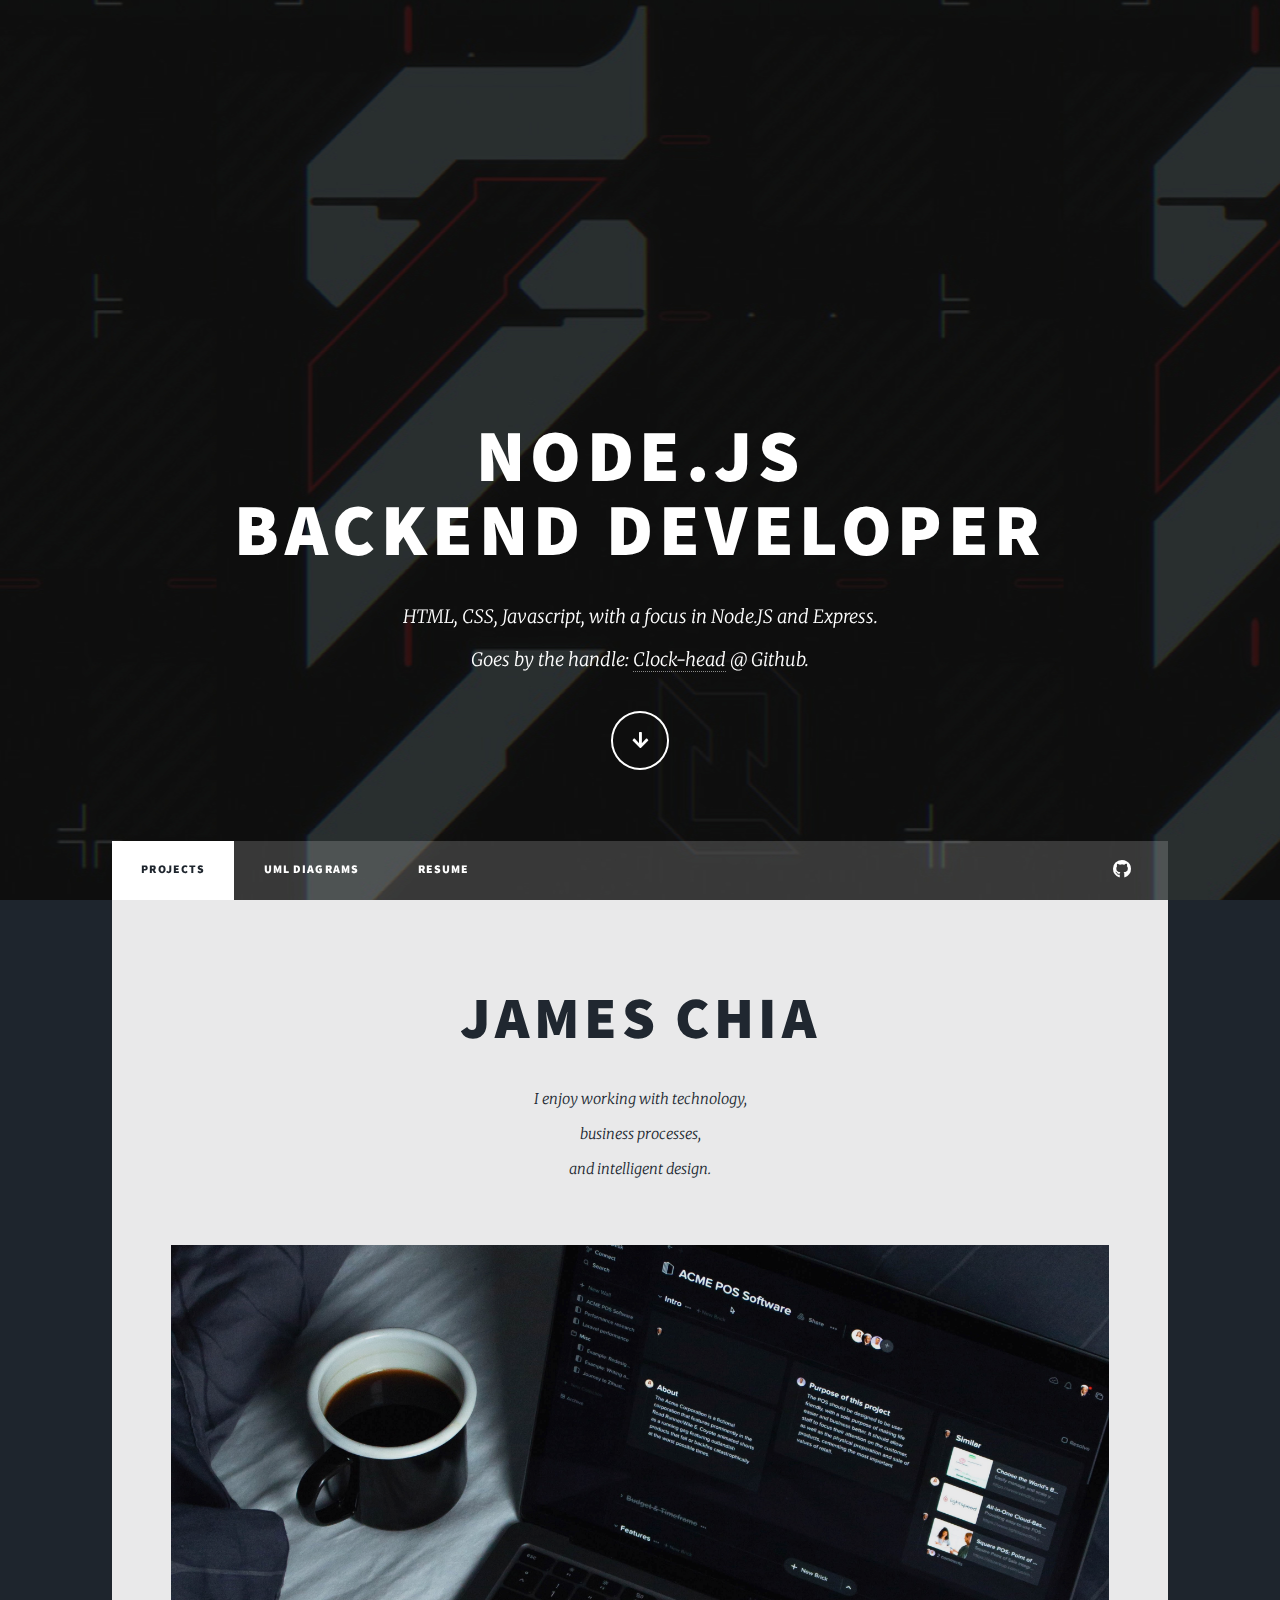
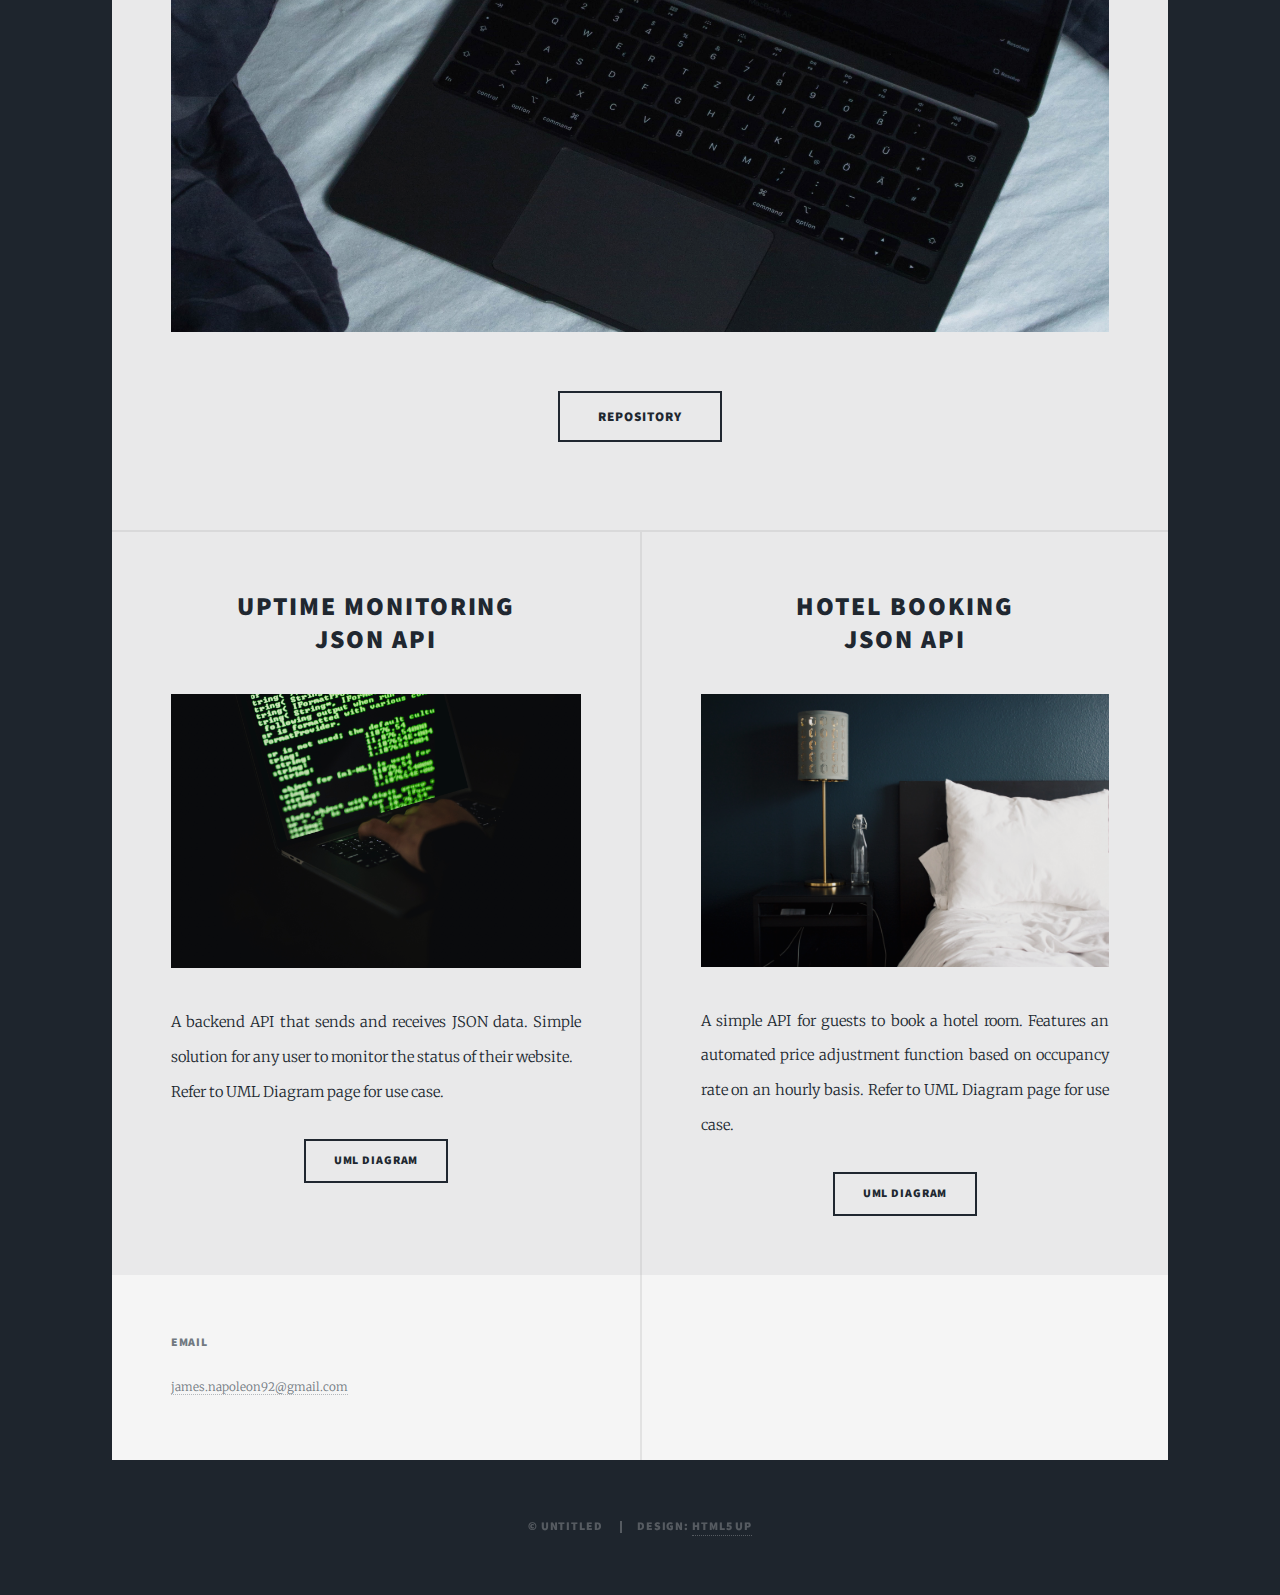
==== index.html @ 9d60381d "First Commit" ====
<!DOCTYPE HTML>
<!--
	Massively by HTML5 UP
	html5up.net | @ajlkn
	Free for personal and commercial use under the CCA 3.0 license (html5up.net/license)
-->
<html>
	<head>
		<title>NODE.JS Backend Developer</title>
		<meta charset="utf-8" />
		<meta name="viewport" content="width=device-width, initial-scale=1, user-scalable=no" />
		<link rel="stylesheet" href="assets/css/main.css" />
		<noscript><link rel="stylesheet" href="assets/css/noscript.css" /></noscript>
	</head>
	<body class="is-preload">

		<!-- Wrapper -->
			<div id="wrapper" class="fade-in">

				<!-- Intro -->
					<div id="intro">
						<h1>NODE.JS<br />
						Backend Developer</h1>
						<p>HTML, CSS, Javascript, with a focus in Node.JS and Express. <br /> Goes by the handle:
						<a href="https://github.com/Clock-head">Clock-head</a> @ Github.</p>
						<ul class="actions">
							<li><a href="#header" class="button icon solid solo fa-arrow-down scrolly">Continue</a></li>
						</ul>
					</div>

				<!-- Header -->
					<header id="header">
						<a href="https://github.com/Clock-head" class="logo">Github</a>
					</header>

				<!-- Nav -->
					<nav id="nav">
						<ul class="links">
							<li class="active"><a href="index.html">Projects</a></li>
							<li><a href="elements.html">UML Diagrams</a></li>
							<li><a href="resume.html">Resume</a></li>
						</ul>
						<ul class="icons">
							
							<li><a href="https://github.com/Clock-head" class="icon brands fa-github"><span class="label">GitHub</span></a></li>
						</ul>
					</nav>

				<!-- Main -->
					<div id="main">

						<!-- Featured Post -->
							<article class="post featured">
								<header class="major">
									
									<h2><a href="#">James Chia </a></h2>
									<p>I enjoy working with technology,
										<br />
									business processes,<br />
									and intelligent design.</p>
								</header>
								<a href="https://github.com/Clock-head" class="image main"><img src="images/pic10.jpg" alt="" /></a>
								<ul class="actions special">
									<li><a href="https://github.com/Clock-head" class="button large">Repository</a></li>
								</ul>
							</article>

						<!-- Posts -->
							<section class="posts">
								<article>
									<header>
										
										<h2><a href="https://github.com/Clock-head/uptime-monitoring-app">Uptime Monitoring<br />
										JSON API</a></h2>
									</header>
									<a href="https://github.com/Clock-head/uptime-monitoring-app" class="image fit"><img src="images/pic13.jpg" alt="" /></a>
									<p>A backend API that sends and receives JSON data. Simple solution for any user to monitor the status of their website.
										<br>
										Refer to UML Diagram page for use case.
									</p>
									<ul class="actions special">
										<li><a href="elements.html" class="button">UML Diagram</a></li>
									</ul>
								</article>
								<article>
									<header>
										
										<h2><a href="https://github.com/Clock-head/hotel-booking-app"> Hotel Booking <br />
										JSON API</a></h2>
									</header>
									<a href="" class="image fit"><img src="images/pic12.jpg" alt="" /></a>
									<p>A simple API for guests to book a hotel room. Features an automated price adjustment function based on occupancy rate on an hourly basis.
									Refer to UML Diagram page for use case. </p>
									<ul class="actions special">
										<li><a href="elements.html" class="button">UML Diagram</a></li>
									</ul>
								</article>
								
							</section>

				<!-- Footer -->

				

			</div>

			<footer id="footer">
				<section>
			
					<section>
						<h3>Email</h3>
						<p><a href="#">james.napoleon92@gmail.com</a></p>
					</section>
			
				</section>
				<section class="split contact">
			
				</section>
			</footer>
			
			
			<!-- Copyright -->
			<div id="copyright">
				<ul>
					<li>&copy; Untitled</li>
					<li>Design: <a href="https://html5up.net">HTML5 UP</a></li>
				</ul>
			</div>

			</div>

		<!-- Scripts -->
			<script src="assets/js/jquery.min.js"></script>
			<script src="assets/js/jquery.scrollex.min.js"></script>
			<script src="assets/js/jquery.scrolly.min.js"></script>
			<script src="assets/js/browser.min.js"></script>
			<script src="assets/js/breakpoints.min.js"></script>
			<script src="assets/js/util.js"></script>
			<script src="assets/js/main.js"></script>

	</body>
</html>
---- assets/css/main.css ----
@import url(fontawesome-all.min.css);
@import url("https://fonts.googleapis.com/css?family=Merriweather:300,700,300italic,700italic|Source+Sans+Pro:900");

/*
	Massively by HTML5 UP
	html5up.net | @ajlkn
	Free for personal and commercial use under the CCA 3.0 license (html5up.net/license)
*/

html,
body,
div,
span,
applet,
object,
iframe,
h1,
h2,
h3,
h4,
h5,
h6,
p,
blockquote,
pre,
a,
abbr,
acronym,
address,
big,
cite,
code,
del,
dfn,
em,
img,
ins,
kbd,
q,
s,
samp,
small,
strike,
strong,
sub,
sup,
tt,
var,
b,
u,
i,
center,
dl,
dt,
dd,
ol,
ul,
li,
fieldset,
form,
label,
legend,
table,
caption,
tbody,
tfoot,
thead,
tr,
th,
td,
article,
aside,
canvas,
details,
embed,
figure,
figcaption,
footer,
header,
hgroup,
menu,
nav,
output,
ruby,
section,
summary,
time,
mark,
audio,
video {
  margin: 0;
  padding: 0;
  border: 0;
  font-size: 100%;
  font: inherit;
  vertical-align: baseline;
}

article,
aside,
details,
figcaption,
figure,
footer,
header,
hgroup,
menu,
nav,
section {
  display: block;
}

article.resume {
  margin-bottom: 150px;
}

body {
  line-height: 1;
}

ol,
ul {
  list-style: none;
}

blockquote,
q {
  quotes: none;
}

blockquote:before,
blockquote:after,
q:before,
q:after {
  content: "";
  content: none;
}

table {
  border-collapse: collapse;
  border-spacing: 0;
}

body {
  -webkit-text-size-adjust: none;
}

mark {
  background-color: transparent;
  color: inherit;
}

input::-moz-focus-inner {
  border: 0;
  padding: 0;
}

input,
select,
textarea {
  -moz-appearance: none;
  -webkit-appearance: none;
  -ms-appearance: none;
  appearance: none;
}

/* Basic */

@-ms-viewport {
  width: device-width;
}

body {
  -ms-overflow-style: scrollbar;
}

@media screen and (max-width: 480px) {
  html,
  body {
    min-width: 320px;
  }
}

html {
  box-sizing: border-box;
}

*,
*:before,
*:after {
  box-sizing: inherit;
}

body {
  background-color: #1e252d;
}

body.is-preload *,
body.is-preload *:before,
body.is-preload *:after {
  -moz-animation: none !important;
  -webkit-animation: none !important;
  -ms-animation: none !important;
  animation: none !important;
  -moz-transition: none !important;
  -webkit-transition: none !important;
  -ms-transition: none !important;
  transition: none !important;
}

/* Type */

html {
  font-size: 16pt;
}

@media screen and (max-width: 1680px) {
  html {
    font-size: 12pt;
  }
}

@media screen and (max-width: 1280px) {
  html {
    font-size: 11pt;
  }
}

@media screen and (max-width: 360px) {
  html {
    font-size: 10pt;
  }
}

body {
  color: #212931;
}

body,
input,
select,
textarea {
  font-family: "Merriweather", Georgia, serif;
  font-weight: 300;
  font-size: 1rem;
  line-height: 2.375;
}

a {
  -moz-transition: color 0.2s ease-in-out, background-color 0.2s ease-in-out,
    border-color 0.2s ease-in-out, box-shadow 0.2s ease-in-out;
  -webkit-transition: color 0.2s ease-in-out, background-color 0.2s ease-in-out,
    border-color 0.2s ease-in-out, box-shadow 0.2s ease-in-out;
  -ms-transition: color 0.2s ease-in-out, background-color 0.2s ease-in-out,
    border-color 0.2s ease-in-out, box-shadow 0.2s ease-in-out;
  transition: color 0.2s ease-in-out, background-color 0.2s ease-in-out,
    border-color 0.2s ease-in-out, box-shadow 0.2s ease-in-out;
  border-bottom: dotted 1px;
  text-decoration: none;
}

a:hover {
  border-bottom-color: transparent;
}

strong,
b {
  font-weight: 600;
}

em,
i {
  font-style: italic;
}

p {
  text-align: justify;
  margin: 0 0 2rem 0;
}

p.resume1 {
  font-size: 25px;
  margin-left: 200px;
  margin-bottom: 0px;
}

p.resume2 {
  margin-left: 200px;
  margin-right: 150px;

  font-size: 20px;
}

h1,
h2,
h3,
h4,
h5,
h6 {
  font-family: "Source Sans Pro", Helvetica, sans-serif;
  font-weight: 900;
  line-height: 1.5;
  letter-spacing: 0.075em;
  text-transform: uppercase;
  margin: 0 0 1rem 0;
}

h1 a,
h2 a,
h3 a,
h4 a,
h5 a,
h6 a {
  border-bottom: 0;
  color: inherit;
  text-decoration: none;
}

h1 {
  font-size: 4rem;
  line-height: 1.1;
  margin: 0 0 2rem 0;
}

h2 {
  font-size: 1.75rem;
  line-height: 1.3;
  margin: 0 0 1.5rem 0;
}

h2.resume {
  margin-left: 200px;
  margin-bottom: 10px;
}

h3 {
  font-size: 1.25rem;
  margin: 0 0 1.5rem 0;
}

h4 {
  font-size: 1rem;
}

h5 {
  font-size: 0.9rem;
}

h6 {
  font-size: 0.8rem;
}

sub {
  font-size: 0.8rem;
  position: relative;
  top: 0.5rem;
}

sup {
  font-size: 0.8rem;
  position: relative;
  top: -0.5rem;
}

blockquote {
  border-left: solid 4px;
  font-style: italic;
  margin: 0 0 2rem 0;
  padding: 0.5rem 0 0.5rem 2rem;
}

code {
  border: solid 2px;
  font-family: "Courier New", monospace;
  font-size: 0.9rem;
  margin: 0 0.25rem;
  padding: 0.25rem 0.65rem;
}

pre {
  -webkit-overflow-scrolling: touch;
  font-family: "Courier New", monospace;
  font-size: 0.9rem;
  margin: 0 0 2rem 0;
}

pre code {
  display: block;
  line-height: 1.75;
  padding: 1rem 1.5rem;
  overflow-x: auto;
}

hr {
  border: 0;
  border-bottom: solid 2px;
  margin: 3rem 0;
}

hr.major {
  margin: 5rem 0;
}

.align-left {
  text-align: left;
}

.align-center {
  text-align: center;
}

.align-right {
  text-align: right;
}

input,
select,
textarea {
  color: #212931;
}

a {
  color: #212931;
  border-bottom-color: rgba(33, 41, 49, 0.5);
}

a:hover {
  border-bottom-color: transparent;
  color: #18bfef !important;
}

strong,
b {
  color: #212931;
}

h1,
h2,
h3,
h4,
h5,
h6 {
  color: #212931;
}

blockquote {
  border-left-color: #eeeeee;
}

code {
  background: rgba(220, 220, 220, 0.25);
  border-color: #eeeeee;
}

hr {
  border-bottom-color: #eeeeee;
}

/* Row */

.row {
  display: flex;
  flex-wrap: wrap;
  box-sizing: border-box;
  align-items: stretch;
}

.row > * {
  box-sizing: border-box;
}

.row.gtr-uniform > * > :last-child {
  margin-bottom: 0;
}

.row.aln-left {
  justify-content: flex-start;
}

.row.aln-center {
  justify-content: center;
}

.row.aln-right {
  justify-content: flex-end;
}

.row.aln-top {
  align-items: flex-start;
}

.row.aln-middle {
  align-items: center;
}

.row.aln-bottom {
  align-items: flex-end;
}

.row > .imp {
  order: -1;
}

.row > .col-1 {
  width: 8.33333%;
}

.row > .off-1 {
  margin-left: 8.33333%;
}

.row > .col-2 {
  width: 16.66667%;
}

.row > .off-2 {
  margin-left: 16.66667%;
}

.row > .col-3 {
  width: 25%;
}

.row > .off-3 {
  margin-left: 25%;
}

.row > .col-4 {
  width: 33.33333%;
}

.row > .off-4 {
  margin-left: 33.33333%;
}

.row > .col-5 {
  width: 41.66667%;
}

.row > .off-5 {
  margin-left: 41.66667%;
}

.row > .col-6 {
  width: 50%;
}

.row > .off-6 {
  margin-left: 50%;
}

.row > .col-7 {
  width: 58.33333%;
}

.row > .off-7 {
  margin-left: 58.33333%;
}

.row > .col-8 {
  width: 66.66667%;
}

.row > .off-8 {
  margin-left: 66.66667%;
}

.row > .col-9 {
  width: 75%;
}

.row > .off-9 {
  margin-left: 75%;
}

.row > .col-10 {
  width: 83.33333%;
}

.row > .off-10 {
  margin-left: 83.33333%;
}

.row > .col-11 {
  width: 91.66667%;
}

.row > .off-11 {
  margin-left: 91.66667%;
}

.row > .col-12 {
  width: 100%;
}

.row > .off-12 {
  margin-left: 100%;
}

.row.gtr-0 {
  margin-top: 0;
  margin-left: 0rem;
}

.row.gtr-0 > * {
  padding: 0 0 0 0rem;
}

.row.gtr-0.gtr-uniform {
  margin-top: 0rem;
}

.row.gtr-0.gtr-uniform > * {
  padding-top: 0rem;
}

.row.gtr-25 {
  margin-top: 0;
  margin-left: -0.375rem;
}

.row.gtr-25 > * {
  padding: 0 0 0 0.375rem;
}

.row.gtr-25.gtr-uniform {
  margin-top: -0.375rem;
}

.row.gtr-25.gtr-uniform > * {
  padding-top: 0.375rem;
}

.row.gtr-50 {
  margin-top: 0;
  margin-left: -0.75rem;
}

.row.gtr-50 > * {
  padding: 0 0 0 0.75rem;
}

.row.gtr-50.gtr-uniform {
  margin-top: -0.75rem;
}

.row.gtr-50.gtr-uniform > * {
  padding-top: 0.75rem;
}

.row {
  margin-top: 0;
  margin-left: -1.5rem;
}

.row > * {
  padding: 0 0 0 1.5rem;
}

.row.gtr-uniform {
  margin-top: -1.5rem;
}

.row.gtr-uniform > * {
  padding-top: 1.5rem;
}

.row.gtr-150 {
  margin-top: 0;
  margin-left: -2.25rem;
}

.row.gtr-150 > * {
  padding: 0 0 0 2.25rem;
}

.row.gtr-150.gtr-uniform {
  margin-top: -2.25rem;
}

.row.gtr-150.gtr-uniform > * {
  padding-top: 2.25rem;
}

.row.gtr-200 {
  margin-top: 0;
  margin-left: -3rem;
}

.row.gtr-200 > * {
  padding: 0 0 0 3rem;
}

.row.gtr-200.gtr-uniform {
  margin-top: -3rem;
}

.row.gtr-200.gtr-uniform > * {
  padding-top: 3rem;
}

@media screen and (max-width: 1680px) {
  .row {
    display: flex;
    flex-wrap: wrap;
    box-sizing: border-box;
    align-items: stretch;
  }

  .row > * {
    box-sizing: border-box;
  }

  .row.gtr-uniform > * > :last-child {
    margin-bottom: 0;
  }

  .row.aln-left {
    justify-content: flex-start;
  }

  .row.aln-center {
    justify-content: center;
  }

  .row.aln-right {
    justify-content: flex-end;
  }

  .row.aln-top {
    align-items: flex-start;
  }

  .row.aln-middle {
    align-items: center;
  }

  .row.aln-bottom {
    align-items: flex-end;
  }

  .row > .imp-xlarge {
    order: -1;
  }

  .row > .col-1-xlarge {
    width: 8.33333%;
  }

  .row > .off-1-xlarge {
    margin-left: 8.33333%;
  }

  .row > .col-2-xlarge {
    width: 16.66667%;
  }

  .row > .off-2-xlarge {
    margin-left: 16.66667%;
  }

  .row > .col-3-xlarge {
    width: 25%;
  }

  .row > .off-3-xlarge {
    margin-left: 25%;
  }

  .row > .col-4-xlarge {
    width: 33.33333%;
  }

  .row > .off-4-xlarge {
    margin-left: 33.33333%;
  }

  .row > .col-5-xlarge {
    width: 41.66667%;
  }

  .row > .off-5-xlarge {
    margin-left: 41.66667%;
  }

  .row > .col-6-xlarge {
    width: 50%;
  }

  .row > .off-6-xlarge {
    margin-left: 50%;
  }

  .row > .col-7-xlarge {
    width: 58.33333%;
  }

  .row > .off-7-xlarge {
    margin-left: 58.33333%;
  }

  .row > .col-8-xlarge {
    width: 66.66667%;
  }

  .row > .off-8-xlarge {
    margin-left: 66.66667%;
  }

  .row > .col-9-xlarge {
    width: 75%;
  }

  .row > .off-9-xlarge {
    margin-left: 75%;
  }

  .row > .col-10-xlarge {
    width: 83.33333%;
  }

  .row > .off-10-xlarge {
    margin-left: 83.33333%;
  }

  .row > .col-11-xlarge {
    width: 91.66667%;
  }

  .row > .off-11-xlarge {
    margin-left: 91.66667%;
  }

  .row > .col-12-xlarge {
    width: 100%;
  }

  .row > .off-12-xlarge {
    margin-left: 100%;
  }

  .row.gtr-0 {
    margin-top: 0;
    margin-left: 0rem;
  }

  .row.gtr-0 > * {
    padding: 0 0 0 0rem;
  }

  .row.gtr-0.gtr-uniform {
    margin-top: 0rem;
  }

  .row.gtr-0.gtr-uniform > * {
    padding-top: 0rem;
  }

  .row.gtr-25 {
    margin-top: 0;
    margin-left: -0.375rem;
  }

  .row.gtr-25 > * {
    padding: 0 0 0 0.375rem;
  }

  .row.gtr-25.gtr-uniform {
    margin-top: -0.375rem;
  }

  .row.gtr-25.gtr-uniform > * {
    padding-top: 0.375rem;
  }

  .row.gtr-50 {
    margin-top: 0;
    margin-left: -0.75rem;
  }

  .row.gtr-50 > * {
    padding: 0 0 0 0.75rem;
  }

  .row.gtr-50.gtr-uniform {
    margin-top: -0.75rem;
  }

  .row.gtr-50.gtr-uniform > * {
    padding-top: 0.75rem;
  }

  .row {
    margin-top: 0;
    margin-left: -1.5rem;
  }

  .row > * {
    padding: 0 0 0 1.5rem;
  }

  .row.gtr-uniform {
    margin-top: -1.5rem;
  }

  .row.gtr-uniform > * {
    padding-top: 1.5rem;
  }

  .row.gtr-150 {
    margin-top: 0;
    margin-left: -2.25rem;
  }

  .row.gtr-150 > * {
    padding: 0 0 0 2.25rem;
  }

  .row.gtr-150.gtr-uniform {
    margin-top: -2.25rem;
  }

  .row.gtr-150.gtr-uniform > * {
    padding-top: 2.25rem;
  }

  .row.gtr-200 {
    margin-top: 0;
    margin-left: -3rem;
  }

  .row.gtr-200 > * {
    padding: 0 0 0 3rem;
  }

  .row.gtr-200.gtr-uniform {
    margin-top: -3rem;
  }

  .row.gtr-200.gtr-uniform > * {
    padding-top: 3rem;
  }
}

@media screen and (max-width: 1280px) {
  .row {
    display: flex;
    flex-wrap: wrap;
    box-sizing: border-box;
    align-items: stretch;
  }

  .row > * {
    box-sizing: border-box;
  }

  .row.gtr-uniform > * > :last-child {
    margin-bottom: 0;
  }

  .row.aln-left {
    justify-content: flex-start;
  }

  .row.aln-center {
    justify-content: center;
  }

  .row.aln-right {
    justify-content: flex-end;
  }

  .row.aln-top {
    align-items: flex-start;
  }

  .row.aln-middle {
    align-items: center;
  }

  .row.aln-bottom {
    align-items: flex-end;
  }

  .row > .imp-large {
    order: -1;
  }

  .row > .col-1-large {
    width: 8.33333%;
  }

  .row > .off-1-large {
    margin-left: 8.33333%;
  }

  .row > .col-2-large {
    width: 16.66667%;
  }

  .row > .off-2-large {
    margin-left: 16.66667%;
  }

  .row > .col-3-large {
    width: 25%;
  }

  .row > .off-3-large {
    margin-left: 25%;
  }

  .row > .col-4-large {
    width: 33.33333%;
  }

  .row > .off-4-large {
    margin-left: 33.33333%;
  }

  .row > .col-5-large {
    width: 41.66667%;
  }

  .row > .off-5-large {
    margin-left: 41.66667%;
  }

  .row > .col-6-large {
    width: 50%;
  }

  .row > .off-6-large {
    margin-left: 50%;
  }

  .row > .col-7-large {
    width: 58.33333%;
  }

  .row > .off-7-large {
    margin-left: 58.33333%;
  }

  .row > .col-8-large {
    width: 66.66667%;
  }

  .row > .off-8-large {
    margin-left: 66.66667%;
  }

  .row > .col-9-large {
    width: 75%;
  }

  .row > .off-9-large {
    margin-left: 75%;
  }

  .row > .col-10-large {
    width: 83.33333%;
  }

  .row > .off-10-large {
    margin-left: 83.33333%;
  }

  .row > .col-11-large {
    width: 91.66667%;
  }

  .row > .off-11-large {
    margin-left: 91.66667%;
  }

  .row > .col-12-large {
    width: 100%;
  }

  .row > .off-12-large {
    margin-left: 100%;
  }

  .row.gtr-0 {
    margin-top: 0;
    margin-left: 0rem;
  }

  .row.gtr-0 > * {
    padding: 0 0 0 0rem;
  }

  .row.gtr-0.gtr-uniform {
    margin-top: 0rem;
  }

  .row.gtr-0.gtr-uniform > * {
    padding-top: 0rem;
  }

  .row.gtr-25 {
    margin-top: 0;
    margin-left: -0.375rem;
  }

  .row.gtr-25 > * {
    padding: 0 0 0 0.375rem;
  }

  .row.gtr-25.gtr-uniform {
    margin-top: -0.375rem;
  }

  .row.gtr-25.gtr-uniform > * {
    padding-top: 0.375rem;
  }

  .row.gtr-50 {
    margin-top: 0;
    margin-left: -0.75rem;
  }

  .row.gtr-50 > * {
    padding: 0 0 0 0.75rem;
  }

  .row.gtr-50.gtr-uniform {
    margin-top: -0.75rem;
  }

  .row.gtr-50.gtr-uniform > * {
    padding-top: 0.75rem;
  }

  .row {
    margin-top: 0;
    margin-left: -1.5rem;
  }

  .row > * {
    padding: 0 0 0 1.5rem;
  }

  .row.gtr-uniform {
    margin-top: -1.5rem;
  }

  .row.gtr-uniform > * {
    padding-top: 1.5rem;
  }

  .row.gtr-150 {
    margin-top: 0;
    margin-left: -2.25rem;
  }

  .row.gtr-150 > * {
    padding: 0 0 0 2.25rem;
  }

  .row.gtr-150.gtr-uniform {
    margin-top: -2.25rem;
  }

  .row.gtr-150.gtr-uniform > * {
    padding-top: 2.25rem;
  }

  .row.gtr-200 {
    margin-top: 0;
    margin-left: -3rem;
  }

  .row.gtr-200 > * {
    padding: 0 0 0 3rem;
  }

  .row.gtr-200.gtr-uniform {
    margin-top: -3rem;
  }

  .row.gtr-200.gtr-uniform > * {
    padding-top: 3rem;
  }
}

@media screen and (max-width: 980px) {
  .row {
    display: flex;
    flex-wrap: wrap;
    box-sizing: border-box;
    align-items: stretch;
  }

  .row > * {
    box-sizing: border-box;
  }

  .row.gtr-uniform > * > :last-child {
    margin-bottom: 0;
  }

  .row.aln-left {
    justify-content: flex-start;
  }

  .row.aln-center {
    justify-content: center;
  }

  .row.aln-right {
    justify-content: flex-end;
  }

  .row.aln-top {
    align-items: flex-start;
  }

  .row.aln-middle {
    align-items: center;
  }

  .row.aln-bottom {
    align-items: flex-end;
  }

  .row > .imp-medium {
    order: -1;
  }

  .row > .col-1-medium {
    width: 8.33333%;
  }

  .row > .off-1-medium {
    margin-left: 8.33333%;
  }

  .row > .col-2-medium {
    width: 16.66667%;
  }

  .row > .off-2-medium {
    margin-left: 16.66667%;
  }

  .row > .col-3-medium {
    width: 25%;
  }

  .row > .off-3-medium {
    margin-left: 25%;
  }

  .row > .col-4-medium {
    width: 33.33333%;
  }

  .row > .off-4-medium {
    margin-left: 33.33333%;
  }

  .row > .col-5-medium {
    width: 41.66667%;
  }

  .row > .off-5-medium {
    margin-left: 41.66667%;
  }

  .row > .col-6-medium {
    width: 50%;
  }

  .row > .off-6-medium {
    margin-left: 50%;
  }

  .row > .col-7-medium {
    width: 58.33333%;
  }

  .row > .off-7-medium {
    margin-left: 58.33333%;
  }

  .row > .col-8-medium {
    width: 66.66667%;
  }

  .row > .off-8-medium {
    margin-left: 66.66667%;
  }

  .row > .col-9-medium {
    width: 75%;
  }

  .row > .off-9-medium {
    margin-left: 75%;
  }

  .row > .col-10-medium {
    width: 83.33333%;
  }

  .row > .off-10-medium {
    margin-left: 83.33333%;
  }

  .row > .col-11-medium {
    width: 91.66667%;
  }

  .row > .off-11-medium {
    margin-left: 91.66667%;
  }

  .row > .col-12-medium {
    width: 100%;
  }

  .row > .off-12-medium {
    margin-left: 100%;
  }

  .row.gtr-0 {
    margin-top: 0;
    margin-left: 0rem;
  }

  .row.gtr-0 > * {
    padding: 0 0 0 0rem;
  }

  .row.gtr-0.gtr-uniform {
    margin-top: 0rem;
  }

  .row.gtr-0.gtr-uniform > * {
    padding-top: 0rem;
  }

  .row.gtr-25 {
    margin-top: 0;
    margin-left: -0.375rem;
  }

  .row.gtr-25 > * {
    padding: 0 0 0 0.375rem;
  }

  .row.gtr-25.gtr-uniform {
    margin-top: -0.375rem;
  }

  .row.gtr-25.gtr-uniform > * {
    padding-top: 0.375rem;
  }

  .row.gtr-50 {
    margin-top: 0;
    margin-left: -0.75rem;
  }

  .row.gtr-50 > * {
    padding: 0 0 0 0.75rem;
  }

  .row.gtr-50.gtr-uniform {
    margin-top: -0.75rem;
  }

  .row.gtr-50.gtr-uniform > * {
    padding-top: 0.75rem;
  }

  .row {
    margin-top: 0;
    margin-left: -1.5rem;
  }

  .row > * {
    padding: 0 0 0 1.5rem;
  }

  .row.gtr-uniform {
    margin-top: -1.5rem;
  }

  .row.gtr-uniform > * {
    padding-top: 1.5rem;
  }

  .row.gtr-150 {
    margin-top: 0;
    margin-left: -2.25rem;
  }

  .row.gtr-150 > * {
    padding: 0 0 0 2.25rem;
  }

  .row.gtr-150.gtr-uniform {
    margin-top: -2.25rem;
  }

  .row.gtr-150.gtr-uniform > * {
    padding-top: 2.25rem;
  }

  .row.gtr-200 {
    margin-top: 0;
    margin-left: -3rem;
  }

  .row.gtr-200 > * {
    padding: 0 0 0 3rem;
  }

  .row.gtr-200.gtr-uniform {
    margin-top: -3rem;
  }

  .row.gtr-200.gtr-uniform > * {
    padding-top: 3rem;
  }
}

@media screen and (max-width: 736px) {
  .row {
    display: flex;
    flex-wrap: wrap;
    box-sizing: border-box;
    align-items: stretch;
  }

  .row > * {
    box-sizing: border-box;
  }

  .row.gtr-uniform > * > :last-child {
    margin-bottom: 0;
  }

  .row.aln-left {
    justify-content: flex-start;
  }

  .row.aln-center {
    justify-content: center;
  }

  .row.aln-right {
    justify-content: flex-end;
  }

  .row.aln-top {
    align-items: flex-start;
  }

  .row.aln-middle {
    align-items: center;
  }

  .row.aln-bottom {
    align-items: flex-end;
  }

  .row > .imp-small {
    order: -1;
  }

  .row > .col-1-small {
    width: 8.33333%;
  }

  .row > .off-1-small {
    margin-left: 8.33333%;
  }

  .row > .col-2-small {
    width: 16.66667%;
  }

  .row > .off-2-small {
    margin-left: 16.66667%;
  }

  .row > .col-3-small {
    width: 25%;
  }

  .row > .off-3-small {
    margin-left: 25%;
  }

  .row > .col-4-small {
    width: 33.33333%;
  }

  .row > .off-4-small {
    margin-left: 33.33333%;
  }

  .row > .col-5-small {
    width: 41.66667%;
  }

  .row > .off-5-small {
    margin-left: 41.66667%;
  }

  .row > .col-6-small {
    width: 50%;
  }

  .row > .off-6-small {
    margin-left: 50%;
  }

  .row > .col-7-small {
    width: 58.33333%;
  }

  .row > .off-7-small {
    margin-left: 58.33333%;
  }

  .row > .col-8-small {
    width: 66.66667%;
  }

  .row > .off-8-small {
    margin-left: 66.66667%;
  }

  .row > .col-9-small {
    width: 75%;
  }

  .row > .off-9-small {
    margin-left: 75%;
  }

  .row > .col-10-small {
    width: 83.33333%;
  }

  .row > .off-10-small {
    margin-left: 83.33333%;
  }

  .row > .col-11-small {
    width: 91.66667%;
  }

  .row > .off-11-small {
    margin-left: 91.66667%;
  }

  .row > .col-12-small {
    width: 100%;
  }

  .row > .off-12-small {
    margin-left: 100%;
  }

  .row.gtr-0 {
    margin-top: 0;
    margin-left: 0rem;
  }

  .row.gtr-0 > * {
    padding: 0 0 0 0rem;
  }

  .row.gtr-0.gtr-uniform {
    margin-top: 0rem;
  }

  .row.gtr-0.gtr-uniform > * {
    padding-top: 0rem;
  }

  .row.gtr-25 {
    margin-top: 0;
    margin-left: -0.375rem;
  }

  .row.gtr-25 > * {
    padding: 0 0 0 0.375rem;
  }

  .row.gtr-25.gtr-uniform {
    margin-top: -0.375rem;
  }

  .row.gtr-25.gtr-uniform > * {
    padding-top: 0.375rem;
  }

  .row.gtr-50 {
    margin-top: 0;
    margin-left: -0.75rem;
  }

  .row.gtr-50 > * {
    padding: 0 0 0 0.75rem;
  }

  .row.gtr-50.gtr-uniform {
    margin-top: -0.75rem;
  }

  .row.gtr-50.gtr-uniform > * {
    padding-top: 0.75rem;
  }

  .row {
    margin-top: 0;
    margin-left: -1.5rem;
  }

  .row > * {
    padding: 0 0 0 1.5rem;
  }

  .row.gtr-uniform {
    margin-top: -1.5rem;
  }

  .row.gtr-uniform > * {
    padding-top: 1.5rem;
  }

  .row.gtr-150 {
    margin-top: 0;
    margin-left: -2.25rem;
  }

  .row.gtr-150 > * {
    padding: 0 0 0 2.25rem;
  }

  .row.gtr-150.gtr-uniform {
    margin-top: -2.25rem;
  }

  .row.gtr-150.gtr-uniform > * {
    padding-top: 2.25rem;
  }

  .row.gtr-200 {
    margin-top: 0;
    margin-left: -3rem;
  }

  .row.gtr-200 > * {
    padding: 0 0 0 3rem;
  }

  .row.gtr-200.gtr-uniform {
    margin-top: -3rem;
  }

  .row.gtr-200.gtr-uniform > * {
    padding-top: 3rem;
  }
}

@media screen and (max-width: 480px) {
  .row {
    display: flex;
    flex-wrap: wrap;
    box-sizing: border-box;
    align-items: stretch;
  }

  .row > * {
    box-sizing: border-box;
  }

  .row.gtr-uniform > * > :last-child {
    margin-bottom: 0;
  }

  .row.aln-left {
    justify-content: flex-start;
  }

  .row.aln-center {
    justify-content: center;
  }

  .row.aln-right {
    justify-content: flex-end;
  }

  .row.aln-top {
    align-items: flex-start;
  }

  .row.aln-middle {
    align-items: center;
  }

  .row.aln-bottom {
    align-items: flex-end;
  }

  .row > .imp-xsmall {
    order: -1;
  }

  .row > .col-1-xsmall {
    width: 8.33333%;
  }

  .row > .off-1-xsmall {
    margin-left: 8.33333%;
  }

  .row > .col-2-xsmall {
    width: 16.66667%;
  }

  .row > .off-2-xsmall {
    margin-left: 16.66667%;
  }

  .row > .col-3-xsmall {
    width: 25%;
  }

  .row > .off-3-xsmall {
    margin-left: 25%;
  }

  .row > .col-4-xsmall {
    width: 33.33333%;
  }

  .row > .off-4-xsmall {
    margin-left: 33.33333%;
  }

  .row > .col-5-xsmall {
    width: 41.66667%;
  }

  .row > .off-5-xsmall {
    margin-left: 41.66667%;
  }

  .row > .col-6-xsmall {
    width: 50%;
  }

  .row > .off-6-xsmall {
    margin-left: 50%;
  }

  .row > .col-7-xsmall {
    width: 58.33333%;
  }

  .row > .off-7-xsmall {
    margin-left: 58.33333%;
  }

  .row > .col-8-xsmall {
    width: 66.66667%;
  }

  .row > .off-8-xsmall {
    margin-left: 66.66667%;
  }

  .row > .col-9-xsmall {
    width: 75%;
  }

  .row > .off-9-xsmall {
    margin-left: 75%;
  }

  .row > .col-10-xsmall {
    width: 83.33333%;
  }

  .row > .off-10-xsmall {
    margin-left: 83.33333%;
  }

  .row > .col-11-xsmall {
    width: 91.66667%;
  }

  .row > .off-11-xsmall {
    margin-left: 91.66667%;
  }

  .row > .col-12-xsmall {
    width: 100%;
  }

  .row > .off-12-xsmall {
    margin-left: 100%;
  }

  .row.gtr-0 {
    margin-top: 0;
    margin-left: 0rem;
  }

  .row.gtr-0 > * {
    padding: 0 0 0 0rem;
  }

  .row.gtr-0.gtr-uniform {
    margin-top: 0rem;
  }

  .row.gtr-0.gtr-uniform > * {
    padding-top: 0rem;
  }

  .row.gtr-25 {
    margin-top: 0;
    margin-left: -0.375rem;
  }

  .row.gtr-25 > * {
    padding: 0 0 0 0.375rem;
  }

  .row.gtr-25.gtr-uniform {
    margin-top: -0.375rem;
  }

  .row.gtr-25.gtr-uniform > * {
    padding-top: 0.375rem;
  }

  .row.gtr-50 {
    margin-top: 0;
    margin-left: -0.75rem;
  }

  .row.gtr-50 > * {
    padding: 0 0 0 0.75rem;
  }

  .row.gtr-50.gtr-uniform {
    margin-top: -0.75rem;
  }

  .row.gtr-50.gtr-uniform > * {
    padding-top: 0.75rem;
  }

  .row {
    margin-top: 0;
    margin-left: -1.5rem;
  }

  .row > * {
    padding: 0 0 0 1.5rem;
  }

  .row.gtr-uniform {
    margin-top: -1.5rem;
  }

  .row.gtr-uniform > * {
    padding-top: 1.5rem;
  }

  .row.gtr-150 {
    margin-top: 0;
    margin-left: -2.25rem;
  }

  .row.gtr-150 > * {
    padding: 0 0 0 2.25rem;
  }

  .row.gtr-150.gtr-uniform {
    margin-top: -2.25rem;
  }

  .row.gtr-150.gtr-uniform > * {
    padding-top: 2.25rem;
  }

  .row.gtr-200 {
    margin-top: 0;
    margin-left: -3rem;
  }

  .row.gtr-200 > * {
    padding: 0 0 0 3rem;
  }

  .row.gtr-200.gtr-uniform {
    margin-top: -3rem;
  }

  .row.gtr-200.gtr-uniform > * {
    padding-top: 3rem;
  }
}

@media screen and (max-width: 360px) {
  .row {
    display: flex;
    flex-wrap: wrap;
    box-sizing: border-box;
    align-items: stretch;
  }

  .row > * {
    box-sizing: border-box;
  }

  .row.gtr-uniform > * > :last-child {
    margin-bottom: 0;
  }

  .row.aln-left {
    justify-content: flex-start;
  }

  .row.aln-center {
    justify-content: center;
  }

  .row.aln-right {
    justify-content: flex-end;
  }

  .row.aln-top {
    align-items: flex-start;
  }

  .row.aln-middle {
    align-items: center;
  }

  .row.aln-bottom {
    align-items: flex-end;
  }

  .row > .imp-xxsmall {
    order: -1;
  }

  .row > .col-1-xxsmall {
    width: 8.33333%;
  }

  .row > .off-1-xxsmall {
    margin-left: 8.33333%;
  }

  .row > .col-2-xxsmall {
    width: 16.66667%;
  }

  .row > .off-2-xxsmall {
    margin-left: 16.66667%;
  }

  .row > .col-3-xxsmall {
    width: 25%;
  }

  .row > .off-3-xxsmall {
    margin-left: 25%;
  }

  .row > .col-4-xxsmall {
    width: 33.33333%;
  }

  .row > .off-4-xxsmall {
    margin-left: 33.33333%;
  }

  .row > .col-5-xxsmall {
    width: 41.66667%;
  }

  .row > .off-5-xxsmall {
    margin-left: 41.66667%;
  }

  .row > .col-6-xxsmall {
    width: 50%;
  }

  .row > .off-6-xxsmall {
    margin-left: 50%;
  }

  .row > .col-7-xxsmall {
    width: 58.33333%;
  }

  .row > .off-7-xxsmall {
    margin-left: 58.33333%;
  }

  .row > .col-8-xxsmall {
    width: 66.66667%;
  }

  .row > .off-8-xxsmall {
    margin-left: 66.66667%;
  }

  .row > .col-9-xxsmall {
    width: 75%;
  }

  .row > .off-9-xxsmall {
    margin-left: 75%;
  }

  .row > .col-10-xxsmall {
    width: 83.33333%;
  }

  .row > .off-10-xxsmall {
    margin-left: 83.33333%;
  }

  .row > .col-11-xxsmall {
    width: 91.66667%;
  }

  .row > .off-11-xxsmall {
    margin-left: 91.66667%;
  }

  .row > .col-12-xxsmall {
    width: 100%;
  }

  .row > .off-12-xxsmall {
    margin-left: 100%;
  }

  .row.gtr-0 {
    margin-top: 0;
    margin-left: 0rem;
  }

  .row.gtr-0 > * {
    padding: 0 0 0 0rem;
  }

  .row.gtr-0.gtr-uniform {
    margin-top: 0rem;
  }

  .row.gtr-0.gtr-uniform > * {
    padding-top: 0rem;
  }

  .row.gtr-25 {
    margin-top: 0;
    margin-left: -0.375rem;
  }

  .row.gtr-25 > * {
    padding: 0 0 0 0.375rem;
  }

  .row.gtr-25.gtr-uniform {
    margin-top: -0.375rem;
  }

  .row.gtr-25.gtr-uniform > * {
    padding-top: 0.375rem;
  }

  .row.gtr-50 {
    margin-top: 0;
    margin-left: -0.75rem;
  }

  .row.gtr-50 > * {
    padding: 0 0 0 0.75rem;
  }

  .row.gtr-50.gtr-uniform {
    margin-top: -0.75rem;
  }

  .row.gtr-50.gtr-uniform > * {
    padding-top: 0.75rem;
  }

  .row {
    margin-top: 0;
    margin-left: -1.5rem;
  }

  .row > * {
    padding: 0 0 0 1.5rem;
  }

  .row.gtr-uniform {
    margin-top: -1.5rem;
  }

  .row.gtr-uniform > * {
    padding-top: 1.5rem;
  }

  .row.gtr-150 {
    margin-top: 0;
    margin-left: -2.25rem;
  }

  .row.gtr-150 > * {
    padding: 0 0 0 2.25rem;
  }

  .row.gtr-150.gtr-uniform {
    margin-top: -2.25rem;
  }

  .row.gtr-150.gtr-uniform > * {
    padding-top: 2.25rem;
  }

  .row.gtr-200 {
    margin-top: 0;
    margin-left: -3rem;
  }

  .row.gtr-200 > * {
    padding: 0 0 0 3rem;
  }

  .row.gtr-200.gtr-uniform {
    margin-top: -3rem;
  }

  .row.gtr-200.gtr-uniform > * {
    padding-top: 3rem;
  }
}

/* Box */

.box {
  border: solid 2px;
  margin-bottom: 2rem;
  padding: 1.5rem;
}

.box > :last-child,
.box > :last-child > :last-child,
.box > :last-child > :last-child > :last-child {
  margin-bottom: 0;
}

.box.alt {
  border: 0;
  border-radius: 0;
  padding: 0;
}

.box {
  border-color: #eeeeee;
}

/* Button */

input[type="submit"],
input[type="reset"],
input[type="button"],
button,
.button {
  -moz-appearance: none;
  -webkit-appearance: none;
  -ms-appearance: none;
  appearance: none;
  -moz-transition: background-color 0.2s ease-in-out,
    box-shadow 0.2s ease-in-out, color 0.2s ease-in-out;
  -webkit-transition: background-color 0.2s ease-in-out,
    box-shadow 0.2s ease-in-out, color 0.2s ease-in-out;
  -ms-transition: background-color 0.2s ease-in-out, box-shadow 0.2s ease-in-out,
    color 0.2s ease-in-out;
  transition: background-color 0.2s ease-in-out, box-shadow 0.2s ease-in-out,
    color 0.2s ease-in-out;
  border: 0;
  border-radius: 0;
  cursor: pointer;
  display: inline-block;
  font-family: "Source Sans Pro", Helvetica, sans-serif;
  font-size: 0.8rem;
  font-weight: 900;
  letter-spacing: 0.075em;
  height: 3rem;
  line-height: 3rem;
  padding: 0 2rem;
  text-align: center;
  text-decoration: none;
  text-transform: uppercase;
  white-space: nowrap;
}

input[type="submit"].icon:before,
input[type="reset"].icon:before,
input[type="button"].icon:before,
button.icon:before,
.button.icon:before {
  margin-right: 0.5rem;
}

input[type="submit"].icon.solo,
input[type="reset"].icon.solo,
input[type="button"].icon.solo,
button.icon.solo,
.button.icon.solo {
  position: relative;
  width: 4rem;
  height: 4rem;
  line-height: 4rem;
  border-radius: 4rem;
  text-indent: 4rem;
  overflow: hidden;
  padding: 0;
  white-space: nowrap;
}

input[type="submit"].icon.solo:before,
input[type="reset"].icon.solo:before,
input[type="button"].icon.solo:before,
button.icon.solo:before,
.button.icon.solo:before {
  position: absolute;
  display: block;
  top: 0;
  left: 0;
  width: inherit;
  height: inherit;
  line-height: inherit;
  font-size: 1.25rem;
  margin-right: 0;
  text-align: center;
  text-indent: 0;
}

input[type="submit"].fit,
input[type="reset"].fit,
input[type="button"].fit,
button.fit,
.button.fit {
  width: 100%;
}

input[type="submit"].small,
input[type="reset"].small,
input[type="button"].small,
button.small,
.button.small {
  font-size: 0.7rem;
  height: 2.5rem;
  line-height: 2.5rem;
  padding: 0 1.5rem;
}

input[type="submit"].large,
input[type="reset"].large,
input[type="button"].large,
button.large,
.button.large {
  font-size: 0.9rem;
  height: 3.5rem;
  line-height: 3.5rem;
  padding: 0 2.75rem;
}

@media screen and (max-width: 980px) {
  input[type="submit"],
  input[type="reset"],
  input[type="button"],
  button,
  .button {
    font-size: 0.9rem;
    height: 3.25rem;
    line-height: 3.25rem;
  }

  input[type="submit"].large,
  input[type="reset"].large,
  input[type="button"].large,
  button.large,
  .button.large {
    font-size: 1rem;
    height: 3.75rem;
    line-height: 3.75rem;
  }
}

input[type="submit"].disabled,
input[type="submit"]:disabled,
input[type="reset"].disabled,
input[type="reset"]:disabled,
input[type="button"].disabled,
input[type="button"]:disabled,
button.disabled,
button:disabled,
.button.disabled,
.button:disabled {
  pointer-events: none;
  opacity: 0.25;
}

input[type="submit"],
input[type="reset"],
input[type="button"],
button,
.button {
  background-color: transparent;
  box-shadow: inset 0 0 0 2px #212931;
  color: #212931 !important;
}

input[type="submit"]:hover,
input[type="reset"]:hover,
input[type="button"]:hover,
button:hover,
.button:hover {
  box-shadow: inset 0 0 0 2px #18bfef;
  color: #18bfef !important;
}

input[type="submit"].primary,
input[type="reset"].primary,
input[type="button"].primary,
button.primary,
.button.primary {
  background-color: #212931;
  box-shadow: none;
  color: #ffffff !important;
}

input[type="submit"].primary:hover,
input[type="reset"].primary:hover,
input[type="button"].primary:hover,
button.primary:hover,
.button.primary:hover {
  background-color: #18bfef;
}

/* Form */

form {
  margin: 0 0 2rem 0;
}

form > :last-child {
  margin-bottom: 0;
}

form > .fields {
  display: -moz-flex;
  display: -webkit-flex;
  display: -ms-flex;
  display: flex;
  -moz-flex-wrap: wrap;
  -webkit-flex-wrap: wrap;
  -ms-flex-wrap: wrap;
  flex-wrap: wrap;
  width: calc(100% + 3rem);
  margin: -1.5rem 0 2rem -1.5rem;
}

form > .fields > .field {
  -moz-flex-grow: 0;
  -webkit-flex-grow: 0;
  -ms-flex-grow: 0;
  flex-grow: 0;
  -moz-flex-shrink: 0;
  -webkit-flex-shrink: 0;
  -ms-flex-shrink: 0;
  flex-shrink: 0;
  padding: 1.5rem 0 0 1.5rem;
  width: calc(100% - 1.5rem);
}

form > .fields > .field.half {
  width: calc(50% - 0.75rem);
}

form > .fields > .field.third {
  width: calc(100% / 3 - 0.5rem);
}

form > .fields > .field.quarter {
  width: calc(25% - 0.375rem);
}

@media screen and (max-width: 480px) {
  form > .fields {
    width: calc(100% + 3rem);
    margin: -1.5rem 0 2rem -1.5rem;
  }

  form > .fields > .field {
    padding: 1.5rem 0 0 1.5rem;
    width: calc(100% - 1.5rem);
  }

  form > .fields > .field.half {
    width: calc(100% - 1.5rem);
  }

  form > .fields > .field.third {
    width: calc(100% - 1.5rem);
  }

  form > .fields > .field.quarter {
    width: calc(100% - 1.5rem);
  }
}

label {
  display: block;
  font-family: "Source Sans Pro", Helvetica, sans-serif;
  font-weight: 900;
  line-height: 1.5;
  letter-spacing: 0.075em;
  font-size: 0.8rem;
  text-transform: uppercase;
  margin: 0 0 0.75rem 0;
}

@media screen and (max-width: 980px) {
  label {
    font-size: 0.9rem;
  }
}

input[type="text"],
input[type="password"],
input[type="email"],
select,
textarea {
  -moz-appearance: none;
  -webkit-appearance: none;
  -ms-appearance: none;
  appearance: none;
  background: transparent;
  border-radius: 0;
  border: solid 2px;
  color: inherit;
  display: block;
  outline: 0;
  padding: 0 1rem;
  text-decoration: none;
  width: 100%;
}

input[type="text"]:invalid,
input[type="password"]:invalid,
input[type="email"]:invalid,
select:invalid,
textarea:invalid {
  box-shadow: none;
}

select {
  background-size: 1.25rem;
  background-repeat: no-repeat;
  background-position: calc(100% - 1rem) center;
  height: 3rem;
  padding-right: 3rem;
  text-overflow: ellipsis;
}

select:focus::-ms-value {
  background-color: transparent;
}

select::-ms-expand {
  display: none;
}

input[type="text"],
input[type="password"],
input[type="email"],
select {
  height: 3rem;
}

textarea {
  padding: 0.75rem 1rem;
}

input[type="checkbox"],
input[type="radio"] {
  -moz-appearance: none;
  -webkit-appearance: none;
  -ms-appearance: none;
  appearance: none;
  display: block;
  float: left;
  margin-right: -2rem;
  opacity: 0;
  width: 1rem;
  z-index: -1;
}

input[type="checkbox"] + label,
input[type="radio"] + label {
  text-decoration: none;
  cursor: pointer;
  display: inline-block;
  font-size: 1rem;
  letter-spacing: 0;
  font-family: "Merriweather", Georgia, serif;
  text-transform: none;
  font-weight: 300;
  padding-left: 2.8rem;
  padding-right: 1rem;
  position: relative;
}

input[type="checkbox"] + label:before,
input[type="radio"] + label:before {
  -moz-osx-font-smoothing: grayscale;
  -webkit-font-smoothing: antialiased;
  display: inline-block;
  font-style: normal;
  font-variant: normal;
  text-rendering: auto;
  line-height: 1;
  text-transform: none !important;
  font-family: "Font Awesome 5 Free";
  font-weight: 900;
}

input[type="checkbox"] + label:before,
input[type="radio"] + label:before {
  border-radius: 0;
  border: solid 2px;
  content: "";
  display: inline-block;
  font-size: 0.8rem;
  height: 1.8rem;
  left: 0;
  line-height: 1.65rem;
  position: absolute;
  text-align: center;
  top: -0.125rem;
  width: 1.8rem;
}

input[type="checkbox"]:checked + label:before,
input[type="radio"]:checked + label:before {
  content: "\f00c";
}

input[type="checkbox"] + label:before {
  border-radius: 0;
}

input[type="radio"] + label:before {
  border-radius: 100%;
}

::-webkit-input-placeholder {
  opacity: 1;
}

:-moz-placeholder {
  opacity: 1;
}

::-moz-placeholder {
  opacity: 1;
}

:-ms-input-placeholder {
  opacity: 1;
}

label {
  color: #212931;
}

input[type="text"],
input[type="password"],
input[type="email"],
select,
textarea {
  border-color: #eeeeee;
}

input[type="text"]:focus,
input[type="password"]:focus,
input[type="email"]:focus,
select:focus,
textarea:focus {
  border-color: #18bfef;
}

select {
  background-image: url("data:image/svg+xml;charset=utf8,%3Csvg xmlns='http://www.w3.org/2000/svg' width='40' height='40' preserveAspectRatio='none' viewBox='0 0 40 40'%3E%3Cpath d='M9.4,12.3l10.4,10.4l10.4-10.4c0.2-0.2,0.5-0.4,0.9-0.4c0.3,0,0.6,0.1,0.9,0.4l3.3,3.3c0.2,0.2,0.4,0.5,0.4,0.9 c0,0.4-0.1,0.6-0.4,0.9L20.7,31.9c-0.2,0.2-0.5,0.4-0.9,0.4c-0.3,0-0.6-0.1-0.9-0.4L4.3,17.3c-0.2-0.2-0.4-0.5-0.4-0.9 c0-0.4,0.1-0.6,0.4-0.9l3.3-3.3c0.2-0.2,0.5-0.4,0.9-0.4S9.1,12.1,9.4,12.3z' fill='%23eeeeee' /%3E%3C/svg%3E");
}

select option {
  background-color: #ffffff;
  color: #212931;
}

.select-wrapper:before {
  color: #eeeeee;
}

input[type="checkbox"] + label,
input[type="radio"] + label {
  color: #212931;
}

input[type="checkbox"] + label:before,
input[type="radio"] + label:before {
  border-color: #eeeeee;
}

input[type="checkbox"]:checked + label:before,
input[type="radio"]:checked + label:before {
  background-color: #212931;
  border-color: #212931;
  color: #ffffff;
}

input[type="checkbox"]:focus + label:before,
input[type="radio"]:focus + label:before {
  border-color: #18bfef;
}

::-webkit-input-placeholder {
  color: #909498 !important;
}

:-moz-placeholder {
  color: #909498 !important;
}

::-moz-placeholder {
  color: #909498 !important;
}

:-ms-input-placeholder {
  color: #909498 !important;
}

.formerize-placeholder {
  color: #909498 !important;
}

/* Icon */

.icon {
  text-decoration: none;
  border-bottom: none;
  position: relative;
}

.icon:before {
  -moz-osx-font-smoothing: grayscale;
  -webkit-font-smoothing: antialiased;
  display: inline-block;
  font-style: normal;
  font-variant: normal;
  text-rendering: auto;
  line-height: 1;
  text-transform: none !important;
  font-family: "Font Awesome 5 Free";
  font-weight: 400;
}

.icon > .label {
  display: none;
}

.icon:before {
  line-height: inherit;
}

.icon.solid:before {
  font-weight: 900;
}

.icon.brands:before {
  font-family: "Font Awesome 5 Brands";
}

/* Image */

.image {
  border: 0;
  display: inline-block;
  position: relative;
}

.image img {
  display: block;
}

.image.left,
.image.right {
  max-width: 40%;
}

.image.left img,
.image.right img {
  width: 100%;
}

.image.left {
  float: left;
  margin: 0 2rem 2rem 0;
  top: 0.75rem;
}

.image.right {
  float: right;
  margin: 0 0 2rem 2rem;
  top: 0.75rem;
}

.image.fit {
  display: block;
  margin: 2.5rem 0;
  width: 100%;
}

.image.fit:first-child {
  margin-top: 0;
}

.image.fit img {
  width: 100%;
}

.image.main {
  display: block;
  margin: 4rem 0;
  width: 100%;
}

.image.main:first-child {
  margin-top: 0;
}

.image.main img {
  width: 100%;
}

@media screen and (max-width: 736px) {
  .image.fit {
    margin: 2rem 0;
  }

  .image.main {
    margin: 2rem 0;
  }
}

a.image {
  overflow: hidden;
}

a.image img {
  -moz-transition: -moz-transform 0.2s ease-out;
  -webkit-transition: -webkit-transform 0.2s ease-out;
  -ms-transition: -ms-transform 0.2s ease-out;
  transition: transform 0.2s ease-out;
}

a.image:hover img {
  -moz-transform: scale(1.05);
  -webkit-transform: scale(1.05);
  -ms-transform: scale(1.05);
  transform: scale(1.05);
}

/* Actions */

ul.actions {
  display: -moz-flex;
  display: -webkit-flex;
  display: -ms-flex;
  display: flex;
  cursor: default;
  list-style: none;
  margin-left: -1rem;
  padding-left: 0;
}

ul.actions li {
  padding: 0 0 0 1rem;
  vertical-align: middle;
}

ul.actions.special {
  -moz-justify-content: center;
  -webkit-justify-content: center;
  -ms-justify-content: center;
  justify-content: center;
  width: 100%;
  margin-left: 0;
}

ul.actions.special li:first-child {
  padding-left: 0;
}

ul.actions.stacked {
  -moz-flex-direction: column;
  -webkit-flex-direction: column;
  -ms-flex-direction: column;
  flex-direction: column;
  margin-left: 0;
}

ul.actions.stacked li {
  padding: 1.3rem 0 0 0;
}

ul.actions.stacked li:first-child {
  padding-top: 0;
}

ul.actions.fit {
  width: calc(100% + 1rem);
}

ul.actions.fit li {
  -moz-flex-grow: 1;
  -webkit-flex-grow: 1;
  -ms-flex-grow: 1;
  flex-grow: 1;
  -moz-flex-shrink: 1;
  -webkit-flex-shrink: 1;
  -ms-flex-shrink: 1;
  flex-shrink: 1;
  width: 100%;
}

ul.actions.fit li > * {
  width: 100%;
}

ul.actions.fit.stacked {
  width: 100%;
}

@media screen and (max-width: 480px) {
  ul.actions:not(.fixed) {
    -moz-flex-direction: column;
    -webkit-flex-direction: column;
    -ms-flex-direction: column;
    flex-direction: column;
    margin-left: 0;
    width: 100% !important;
  }

  ul.actions:not(.fixed) li {
    -moz-flex-grow: 1;
    -webkit-flex-grow: 1;
    -ms-flex-grow: 1;
    flex-grow: 1;
    -moz-flex-shrink: 1;
    -webkit-flex-shrink: 1;
    -ms-flex-shrink: 1;
    flex-shrink: 1;
    padding: 1rem 0 0 0;
    text-align: center;
    width: 100%;
  }

  ul.actions:not(.fixed) li > * {
    width: 100%;
  }

  ul.actions:not(.fixed) li:first-child {
    padding-top: 0;
  }

  ul.actions:not(.fixed) li input[type="submit"],
  ul.actions:not(.fixed) li input[type="reset"],
  ul.actions:not(.fixed) li input[type="button"],
  ul.actions:not(.fixed) li button,
  ul.actions:not(.fixed) li .button {
    width: 100%;
  }

  ul.actions:not(.fixed) li input[type="submit"].icon:before,
  ul.actions:not(.fixed) li input[type="reset"].icon:before,
  ul.actions:not(.fixed) li input[type="button"].icon:before,
  ul.actions:not(.fixed) li button.icon:before,
  ul.actions:not(.fixed) li .button.icon:before {
    margin-left: -0.5rem;
  }
}

/* Icons */

ul.icons {
  cursor: default;
  list-style: none;
  padding-left: 0;
}

ul.icons li {
  display: inline-block;
  padding: 0 0.5rem 0 0;
  vertical-align: middle;
}

ul.icons li:last-child {
  padding-right: 0;
}

ul.icons li .icon:before {
  width: 2.25rem;
  height: 2.25rem;
  line-height: 2.25rem;
  display: inline-block;
  text-align: center;
  border-radius: 100%;
  font-size: 1.25rem;
}

ul.icons.alt li .icon:before {
  -moz-transition: color 0.2s ease-in-out, background-color 0.2s ease-in-out,
    border-color 0.2s ease-in-out, box-shadow 0.2s ease-in-out;
  -webkit-transition: color 0.2s ease-in-out, background-color 0.2s ease-in-out,
    border-color 0.2s ease-in-out, box-shadow 0.2s ease-in-out;
  -ms-transition: color 0.2s ease-in-out, background-color 0.2s ease-in-out,
    border-color 0.2s ease-in-out, box-shadow 0.2s ease-in-out;
  transition: color 0.2s ease-in-out, background-color 0.2s ease-in-out,
    border-color 0.2s ease-in-out, box-shadow 0.2s ease-in-out;
  font-size: 1rem;
}

/* List */

ol {
  list-style: decimal;
  margin: 0 0 2rem 0;
  padding-left: 1.25rem;
}

ol li {
  padding-left: 0.25rem;
}

ul {
  list-style: disc;
  margin: 0 0 2rem 0;
  padding-left: 1rem;
}

ul li {
  padding-left: 0.5rem;
}

ul.divided {
  list-style: none;
  padding-left: 0;
}

ul.divided li {
  border-top: solid 1px;
  padding: 0.5rem 0;
}

ul.divided li:first-child {
  border-top: 0;
  padding-top: 0;
}

dl {
  margin: 0 0 2rem 0;
}

dl dt {
  display: block;
  font-weight: 600;
  margin: 0 0 1rem 0;
}

dl dd {
  margin-left: 2rem;
}

ul.divided li {
  border-top-color: #eeeeee;
}

ul.icons li a.icon:hover:before {
  color: #18bfef;
}

ul.icons.alt li .icon:before {
  box-shadow: inset 0 0 0 2px #eeeeee;
}

ul.icons.alt li a.icon:hover:before {
  box-shadow: inset 0 0 0 2px #18bfef;
}

/* Section/Article */

section.special,
article.special {
  text-align: center;
}

header {
  cursor: default;
}

header > .date {
  display: block;
  font-size: 0.8rem;
  height: 1;
  margin: 0 0 1rem 0;
  position: relative;
}

header > p {
  font-style: italic;
}

header > h1 + p {
  font-size: 1.1rem;
  margin-top: -0.5rem;
  line-height: 2;
}

header > h2 + p {
  font-size: 1rem;
  margin-top: -0.75rem;
}

header > h3 + p {
  font-size: 0.9rem;
  margin-top: -0.75rem;
}

header > h4 + p {
  font-size: 0.8rem;
  margin-top: -0.75rem;
}

header.major {
  margin: 0 0 4rem 0;
  text-align: center;
}

header.major > :last-child {
  margin-bottom: 0;
}

header.major > p {
  margin-top: 0;
  text-align: center;
}

header.major > .date {
  font-size: 1rem;
  margin: 0 0 4rem 0;
}

header.major > .date:before,
header.major > .date:after {
  content: "";
  display: block;
  position: absolute;
  top: 50%;
  width: calc(50% - 6rem);
  border-top: solid 2px;
}

header.major > .date:before {
  left: 0;
}

header.major > .date:after {
  right: 0;
}

@media screen and (max-width: 980px) {
  header br {
    display: none;
  }
}

@media screen and (max-width: 736px) {
  header.major {
    margin: 0 0 2rem 0;
  }
}

header.major .date:before,
header.major .date:after {
  border-top-color: #eeeeee;
}

/* Table */

.table-wrapper {
  -webkit-overflow-scrolling: touch;
  overflow-x: auto;
}

table {
  margin: 0 0 2rem 0;
  width: 100%;
}

table tbody tr {
  border: solid 1px;
  border-left: 0;
  border-right: 0;
}

table td {
  padding: 0.75rem 0.75rem;
}

table th {
  font-family: "Source Sans Pro", Helvetica, sans-serif;
  font-size: 0.8rem;
  font-weight: 900;
  letter-spacing: 0.075em;
  line-height: 1.5;
  padding: 0 0.75rem 0.75rem 0.75rem;
  text-align: left;
  text-transform: uppercase;
}

@media screen and (max-width: 980px) {
  table th {
    font-size: 0.9rem;
  }
}

table thead {
  border-bottom: solid 2px;
}

table tfoot {
  border-top: solid 2px;
}

table.alt {
  border-collapse: separate;
}

table.alt tbody tr td {
  border: solid 1px;
  border-left-width: 0;
  border-top-width: 0;
}

table.alt tbody tr td:first-child {
  border-left-width: 1px;
}

table.alt tbody tr:first-child td {
  border-top-width: 1px;
}

table.alt thead {
  border-bottom: 0;
}

table.alt tfoot {
  border-top: 0;
}

table tbody tr {
  border-color: #eeeeee;
}

table tbody tr:nth-child(2n + 1) {
  background-color: rgba(220, 220, 220, 0.25);
}

table th {
  color: #212931;
}

table thead {
  border-bottom-color: #eeeeee;
}

table tfoot {
  border-top-color: #eeeeee;
}

table.alt tbody tr td {
  border-color: #eeeeee;
}

/* Pagination */

.pagination {
  display: -moz-inline-flex;
  display: -webkit-inline-flex;
  display: -ms-inline-flex;
  display: inline-flex;
  -moz-user-select: none;
  -webkit-user-select: none;
  -ms-user-select: none;
  user-select: none;
  cursor: default;
  list-style: none;
  margin: 0 0 2rem 2px;
  padding: 0;
}

.pagination a,
.pagination span {
  -moz-transition: background-color 0.2s ease-in-out,
    border-color 0.2s ease-in-out, box-shadow 0.2s ease-in-out,
    color 0.2s ease-in-out;
  -webkit-transition: background-color 0.2s ease-in-out,
    border-color 0.2s ease-in-out, box-shadow 0.2s ease-in-out,
    color 0.2s ease-in-out;
  -ms-transition: background-color 0.2s ease-in-out,
    border-color 0.2s ease-in-out, box-shadow 0.2s ease-in-out,
    color 0.2s ease-in-out;
  transition: background-color 0.2s ease-in-out, border-color 0.2s ease-in-out,
    box-shadow 0.2s ease-in-out, color 0.2s ease-in-out;
  border: solid 2px;
  display: inline-block;
  font-family: "Source Sans Pro", Helvetica, sans-serif;
  font-size: 0.8rem;
  font-weight: 900;
  height: 3rem;
  letter-spacing: 0.075em;
  line-height: calc(3rem - 4px);
  margin-left: -2px;
  min-width: 3rem;
  position: relative;
  text-align: center;
  text-decoration: none;
  text-transform: uppercase;
}

.pagination .next,
.pagination .previous {
  text-decoration: none;
  padding: 0 1.75rem;
}

.pagination .next:before,
.pagination .previous:before {
  -moz-osx-font-smoothing: grayscale;
  -webkit-font-smoothing: antialiased;
  display: inline-block;
  font-style: normal;
  font-variant: normal;
  text-rendering: auto;
  line-height: 1;
  text-transform: none !important;
  font-family: "Font Awesome 5 Free";
  font-weight: 900;
}

.pagination .next:before,
.pagination .previous:before {
  display: inline-block;
  color: inherit !important;
  line-height: inherit;
}

.pagination .previous:before {
  content: "\f104";
  margin-right: 0.9375em;
}

.pagination .next:before {
  content: "\f105";
  float: right;
  margin-left: 0.9375em;
}

@media screen and (max-width: 980px) {
  .pagination a,
  .pagination span {
    font-size: 0.9rem;
  }
}

@media screen and (max-width: 480px) {
  .pagination .page,
  .pagination .extra {
    display: none;
  }
}

.pagination a,
.pagination span {
  border-color: #eeeeee;
}

.pagination a {
  color: #212931 !important;
}

.pagination a:hover {
  color: #18bfef !important;
  border-color: #18bfef;
  z-index: 1;
}

.pagination a:hover + a,
.pagination a:hover + span {
  border-left-color: #18bfef;
}

.pagination a.active {
  background-color: #eeeeee;
}

.pagination span {
  color: #eeeeee;
}

/* Wrapper */

#wrapper {
  -moz-transition: opacity 0.5s ease;
  -webkit-transition: opacity 0.5s ease;
  -ms-transition: opacity 0.5s ease;
  transition: opacity 0.5s ease;
  position: relative;
  z-index: 1;
  overflow: hidden;
}

#wrapper > .bg {
  position: absolute;
  top: 0;
  left: 0;
  width: 100%;
  height: 100%;
  background-color: #212931;
  background-image: url("../../images/cyberpunk.jpg"),
    linear-gradient(0deg, rgba(0, 0, 0, 0.1), rgba(0, 0, 0, 0.1)),
    url("../../images/bg.jpg");
  background-size: auto, auto, 100% auto;
  background-position: center, center, top center;
  background-repeat: repeat, no-repeat, no-repeat;
  background-attachment: scroll, scroll, scroll;
  z-index: -1;
}

#wrapper > .bg.fixed {
  position: fixed;
  width: 100vw;
  height: 100vh;
}

#wrapper.fade-in:before {
  pointer-events: none;
  -moz-transition: opacity 1s ease-in-out;
  -webkit-transition: opacity 1s ease-in-out;
  -ms-transition: opacity 1s ease-in-out;
  transition: opacity 1s ease-in-out;
  -moz-transition-delay: 0.75s;
  -webkit-transition-delay: 0.75s;
  -ms-transition-delay: 0.75s;
  transition-delay: 0.75s;
  background: #1e252d;
  content: "";
  display: block;
  height: 100%;
  left: 0;
  opacity: 0;
  position: fixed;
  top: 0;
  width: 100%;
}

body.is-preload #wrapper.fade-in:before {
  opacity: 1;
}

@media screen and (orientation: portrait) {
  #wrapper > .bg {
    background-size: auto, auto, auto 175%;
  }
}

/* Intro */

#intro {
  color: #ffffff;
  padding: 8rem 4rem 6rem 4rem;
  -moz-align-items: center;
  -webkit-align-items: center;
  -ms-align-items: center;
  align-items: center;
  display: -moz-flex;
  display: -webkit-flex;
  display: -ms-flex;
  display: flex;
  -moz-flex-direction: column;
  -webkit-flex-direction: column;
  -ms-flex-direction: column;
  flex-direction: column;
  -moz-justify-content: -moz-flex-end;
  -webkit-justify-content: -webkit-flex-end;
  -ms-justify-content: -ms-flex-end;
  justify-content: flex-end;
  -moz-transition: opacity 1s ease, -moz-transform 1s ease;
  -webkit-transition: opacity 1s ease, -webkit-transform 1s ease;
  -ms-transition: opacity 1s ease, -ms-transform 1s ease;
  transition: opacity 1s ease, transform 1s ease;
  position: relative;
  cursor: default;
  text-align: center;
  z-index: 1;
  min-height: 100vh;
}

#intro input,
#intro select,
#intro textarea {
  color: #ffffff;
}

#intro a {
  color: #ffffff;
  border-bottom-color: rgba(255, 255, 255, 0.5);
}

#intro a:hover {
  border-bottom-color: transparent;
  color: #18bfef !important;
}

#intro strong,
#intro b {
  color: #ffffff;
}

#intro h1,
#intro h2,
#intro h3,
#intro h4,
#intro h5,
#intro h6 {
  color: #ffffff;
}

#intro blockquote {
  border-left-color: #ffffff;
}

#intro code {
  background: rgba(255, 255, 255, 0.075);
  border-color: #ffffff;
}

#intro hr {
  border-bottom-color: #ffffff;
}

#intro input[type="submit"],
#intro input[type="reset"],
#intro input[type="button"],
#intro button,
#intro .button {
  background-color: transparent;
  box-shadow: inset 0 0 0 2px #ffffff;
  color: #ffffff !important;
}

#intro input[type="submit"]:hover,
#intro input[type="reset"]:hover,
#intro input[type="button"]:hover,
#intro button:hover,
#intro .button:hover {
  box-shadow: inset 0 0 0 2px #18bfef;
  color: #18bfef !important;
}

#intro input[type="submit"].primary,
#intro input[type="reset"].primary,
#intro input[type="button"].primary,
#intro button.primary,
#intro .button.primary {
  background-color: #ffffff;
  box-shadow: none;
  color: #1e252d !important;
}

#intro input[type="submit"].primary:hover,
#intro input[type="reset"].primary:hover,
#intro input[type="button"].primary:hover,
#intro button.primary:hover,
#intro .button.primary:hover {
  background-color: #18bfef;
}

#intro h1 {
  font-size: 5rem;
  line-height: 1;
}

#intro p {
  font-size: 1.25rem;
  font-style: italic;
  margin-top: -0.25rem;
  text-align: center;
}

#intro + #header {
  margin-top: -20rem;
}

#intro + #header .logo {
  -moz-transform: translateY(2rem);
  -webkit-transform: translateY(2rem);
  -ms-transform: translateY(2rem);
  transform: translateY(2rem);
  opacity: 0;
  visibility: hidden;
}

#intro.hidden {
  pointer-events: none;
  -moz-transform: translateY(2rem);
  -webkit-transform: translateY(2rem);
  -ms-transform: translateY(2rem);
  transform: translateY(2rem);
  -moz-transition: opacity 0.5s ease, -moz-transform 0.5s ease, visibility 0.5s;
  -webkit-transition: opacity 0.5s ease, -webkit-transform 0.5s ease,
    visibility 0.5s;
  -ms-transition: opacity 0.5s ease, -ms-transform 0.5s ease, visibility 0.5s;
  transition: opacity 0.5s ease, transform 0.5s ease, visibility 0.5s;
  opacity: 0;
  visibility: hidden;
}

#intro.hidden + #header .logo {
  -moz-transform: translateY(0);
  -webkit-transform: translateY(0);
  -ms-transform: translateY(0);
  transform: translateY(0);
  opacity: 1;
  visibility: visible;
}

body.is-preload #intro {
  -moz-transform: translateY(2rem);
  -webkit-transform: translateY(2rem);
  -ms-transform: translateY(2rem);
  transform: translateY(2rem);
  opacity: 0;
}

body.is-preload #intro:not(.hidden) + #header + #nav {
  -moz-transform: translateY(4rem);
  -webkit-transform: translateY(4rem);
  -ms-transform: translateY(4rem);
  transform: translateY(4rem);
  opacity: 0;
}

@media screen and (max-width: 980px) {
  #intro {
    padding: 4rem 4rem 2rem 4rem;
    min-height: 90vh;
  }

  #intro p br {
    display: none;
  }

  #intro + #header {
    margin-top: -14rem;
  }
}

@media screen and (max-width: 736px) {
  #intro {
    padding: 3rem 2rem 1rem 2rem;
    min-height: 80vh;
  }

  #intro h1 {
    font-size: 3.25rem;
    line-height: 1.1;
    margin-bottom: 1rem;
  }

  #intro p {
    font-size: 1rem;
    margin-top: 0rem;
  }

  #intro .actions {
    display: none;
  }
}

/* Header */

#header {
  color: #ffffff;
  -moz-align-items: center;
  -webkit-align-items: center;
  -ms-align-items: center;
  align-items: center;
  display: -moz-flex;
  display: -webkit-flex;
  display: -ms-flex;
  display: flex;
  -moz-flex-direction: column;
  -webkit-flex-direction: column;
  -ms-flex-direction: column;
  flex-direction: column;
  -moz-justify-content: -moz-flex-end;
  -webkit-justify-content: -webkit-flex-end;
  -ms-justify-content: -ms-flex-end;
  justify-content: flex-end;
  pointer-events: none;
  -moz-user-select: none;
  -webkit-user-select: none;
  -ms-user-select: none;
  user-select: none;
  height: 20rem;
  padding-bottom: 8rem;
  position: relative;
  text-align: center;
  z-index: 2;
}

#header input,
#header select,
#header textarea {
  color: #ffffff;
}

#header a {
  color: #ffffff;
  border-bottom-color: rgba(255, 255, 255, 0.5);
}

#header a:hover {
  border-bottom-color: transparent;
  color: #18bfef !important;
}

#header strong,
#header b {
  color: #ffffff;
}

#header h1,
#header h2,
#header h3,
#header h4,
#header h5,
#header h6 {
  color: #ffffff;
}

#header blockquote {
  border-left-color: #ffffff;
}

#header code {
  background: rgba(255, 255, 255, 0.075);
  border-color: #ffffff;
}

#header hr {
  border-bottom-color: #ffffff;
}

#header .logo {
  -moz-transition: border-color 0.2s ease-in-out, color 0.2s ease-in-out,
    opacity 0.5s ease, -moz-transform 0.5s ease, visibility 0.5s;
  -webkit-transition: border-color 0.2s ease-in-out, color 0.2s ease-in-out,
    opacity 0.5s ease, -webkit-transform 0.5s ease, visibility 0.5s;
  -ms-transition: border-color 0.2s ease-in-out, color 0.2s ease-in-out,
    opacity 0.5s ease, -ms-transform 0.5s ease, visibility 0.5s;
  transition: border-color 0.2s ease-in-out, color 0.2s ease-in-out,
    opacity 0.5s ease, transform 0.5s ease, visibility 0.5s;
  pointer-events: auto;
  border-style: solid;
  border-color: #ffffff;
  border-width: 5px !important;
  font-family: "Source Sans Pro", Helvetica, sans-serif;
  font-size: 2.25rem;
  font-weight: 900;
  letter-spacing: 0.075em;
  line-height: 1;
  padding: 1rem 1.75rem;
  text-transform: uppercase;
  visibility: visible;
}

#header .logo:hover {
  border-color: #18bfef !important;
  color: #18bfef !important;
}

@media screen and (max-width: 980px) {
  #header {
    height: 14rem;
    padding-bottom: 4rem;
  }
}

@media screen and (max-width: 736px) {
  #header {
    padding-bottom: 3rem;
  }

  #header .logo {
    font-size: 1.75rem;
    border-width: 3px !important;
  }
}

/* Nav */

#nav {
  color: #ffffff;
  display: -moz-flex;
  display: -webkit-flex;
  display: -ms-flex;
  display: flex;
  -moz-transition: -moz-transform 1s ease, opacity 1s ease;
  -webkit-transition: -webkit-transform 1s ease, opacity 1s ease;
  -ms-transition: -ms-transform 1s ease, opacity 1s ease;
  transition: transform 1s ease, opacity 1s ease;
  background: rgba(255, 255, 255, 0.175);
  height: 4rem;
  line-height: 4rem;
  margin: -4rem auto 0 auto;
  overflow: hidden;
  padding: 0 2rem 0 0;
  position: relative;
  width: calc(100% - 4rem);
  max-width: 72rem;
  z-index: 2;
}

#nav ul.divided li {
  border-top-color: #ffffff;
}

#nav ul.icons li a.icon:hover:before {
  color: #18bfef;
}

#nav ul.icons.alt li .icon:before {
  box-shadow: inset 0 0 0 2px #ffffff;
}

#nav ul.icons.alt li a.icon:hover:before {
  box-shadow: inset 0 0 0 2px #18bfef;
}

#nav input,
#nav select,
#nav textarea {
  color: #ffffff;
}

#nav a {
  color: #ffffff;
  border-bottom-color: rgba(255, 255, 255, 0.5);
}

#nav a:hover {
  border-bottom-color: transparent;
  color: #18bfef !important;
}

#nav strong,
#nav b {
  color: #ffffff;
}

#nav h1,
#nav h2,
#nav h3,
#nav h4,
#nav h5,
#nav h6 {
  color: #ffffff;
}

#nav blockquote {
  border-left-color: #ffffff;
}

#nav code {
  background: rgba(255, 255, 255, 0.075);
  border-color: #ffffff;
}

#nav hr {
  border-bottom-color: #ffffff;
}

#nav ul.links {
  display: -moz-flex;
  display: -webkit-flex;
  display: -ms-flex;
  display: flex;
  -moz-flex-grow: 1;
  -webkit-flex-grow: 1;
  -ms-flex-grow: 1;
  flex-grow: 1;
  -moz-flex-shrink: 1;
  -webkit-flex-shrink: 1;
  -ms-flex-shrink: 1;
  flex-shrink: 1;
  font-family: "Source Sans Pro", Helvetica, sans-serif;
  font-weight: 900;
  letter-spacing: 0.075em;
  list-style: none;
  margin-bottom: 0;
  padding-left: 0;
  text-transform: uppercase;
}

#nav ul.links li {
  display: block;
  padding-left: 0;
}

#nav ul.links li a {
  -moz-transition: background-color 0.2s ease-in-out, color 0.2s ease-in-out;
  -webkit-transition: background-color 0.2s ease-in-out, color 0.2s ease-in-out;
  -ms-transition: background-color 0.2s ease-in-out, color 0.2s ease-in-out;
  transition: background-color 0.2s ease-in-out, color 0.2s ease-in-out;
  display: block;
  font-size: 0.8rem;
  outline: none;
  padding: 0 2rem;
}

#nav ul.links li a:hover {
  color: inherit !important;
  background-color: rgba(255, 255, 255, 0.1);
}

#nav ul.links li.active {
  background-color: #ffffff;
}

#nav ul.links li.active a {
  color: #1e252d;
}

#nav ul.links li.active a:hover {
  color: #18bfef !important;
}

#nav ul.icons {
  -moz-flex-grow: 0;
  -webkit-flex-grow: 0;
  -ms-flex-grow: 0;
  flex-grow: 0;
  -moz-flex-shrink: 0;
  -webkit-flex-shrink: 0;
  -ms-flex-shrink: 0;
  flex-shrink: 0;
  margin-bottom: 0;
}

@media screen and (max-width: 980px) {
  #nav {
    display: none;
  }
}

/* Main */

#main {
  background-color: #ffffff;
  position: relative;
  margin: 0 auto;
  width: calc(100% - 4rem);
  max-width: 72rem;
  z-index: 2;
  opacity: 0.9;
}

#main > * {
  padding: 4rem 4rem 2rem 4rem;
  border-top: solid 2px #eeeeee;
  margin: 0;
}

#main > *:first-child {
  border-top: 0;
}

#main > footer {
  text-align: center;
}

#main > .post {
  padding: 8rem 8rem 6rem 8rem;
}

#main > .post header.major > .date {
  margin-top: -2rem;
}

#main > .post header.major > h1,
#main > .post header.major h2 {
  font-size: 4rem;
  line-height: 1.1;
  margin: 0 0 2rem 0;
}

#main > .post.featured {
  text-align: center;
}

@media screen and (max-width: 1280px) {
  #main > .post {
    padding: 6rem 4rem 4rem 4rem;
  }
}

@media screen and (max-width: 736px) {
  #main > .post {
    padding: 4rem 2rem 2rem 2rem;
  }

  #main > .post header.major > .date {
    margin-top: -1rem;
    margin-bottom: 2rem;
  }

  #main > .post header.major > h1,
  #main > .post header.major h2 {
    font-size: 2.5rem;
    line-height: 1.2;
    margin: 0 0 1.5rem 0;
  }
}

#main > .posts {
  display: -moz-flex;
  display: -webkit-flex;
  display: -ms-flex;
  display: flex;
  -moz-flex-wrap: wrap;
  -webkit-flex-wrap: wrap;
  -ms-flex-wrap: wrap;
  flex-wrap: wrap;
  -moz-align-items: -moz-stretch;
  -webkit-align-items: -webkit-stretch;
  -ms-align-items: -ms-stretch;
  align-items: stretch;
  text-align: center;
  width: 100%;
  padding: 0;
}

#main > .posts > * {
  -moz-flex-shrink: 1;
  -webkit-flex-shrink: 1;
  -ms-flex-shrink: 1;
  flex-shrink: 1;
  -moz-flex-grow: 0;
  -webkit-flex-grow: 0;
  -ms-flex-grow: 0;
  flex-grow: 0;
}

#main > .posts > * {
  width: 50%;
}

#main > .posts > * {
  padding: 4rem;
  width: 50%;
}

#main > .posts > article {
  border-color: #eeeeee;
  border-left-width: 2px;
  border-style: solid;
  border-top-width: 2px;
  text-align: center;
}

#main > .posts > article > :last-child {
  margin-bottom: 0;
}

#main > .posts > article:nth-child(2n - 1) {
  border-left-width: 0;
}

#main > .posts > article:nth-child(-n + 2) {
  border-top-width: 0;
}

@media screen and (max-width: 980px) {
  #main > .posts > * {
    width: 50%;
  }

  #main > .posts > * {
    padding: 2.5rem;
    width: 50%;
  }
}

@media screen and (max-width: 736px) {
  #main > .posts > * {
    width: 100%;
  }

  #main > .posts > * {
    padding: 2rem;
    width: 100%;
  }

  #main > .posts > article:nth-child(2n - 1) {
    border-left-width: 2px;
  }

  #main > .posts > article:nth-child(-n + 2) {
    border-top-width: 2px;
  }

  #main > .posts > article:nth-child(n) {
    border-left-width: 0;
  }

  #main > .posts > article:nth-child(-n + 1) {
    border-top-width: 0;
  }

  #main > .posts > article .image {
    max-width: 25rem;
    margin-left: auto;
    margin-right: auto;
  }
}

@media screen and (max-width: 736px) {
  #main > * {
    padding: 2rem 2rem 0.1rem 2rem;
  }
}

@media screen and (max-width: 480px) {
  #main {
    width: 100%;
  }
}

/* Footer */

#footer {
  color: #717981;
  display: -moz-flex;
  display: -webkit-flex;
  display: -ms-flex;
  display: flex;
  background-color: #f5f5f5;
  color: #909498;
  cursor: default;
  position: relative;
  margin: 0 auto;
  width: calc(100% - 4rem);
  max-width: 72rem;
  z-index: 2;
}

#footer input,
#footer select,
#footer textarea {
  color: #717981;
}

#footer a {
  color: #717981;
  border-bottom-color: rgba(113, 121, 129, 0.5);
}

#footer a:hover {
  border-bottom-color: transparent;
  color: #18bfef !important;
}

#footer strong,
#footer b {
  color: #717981;
}

#footer h1,
#footer h2,
#footer h3,
#footer h4,
#footer h5,
#footer h6 {
  color: #717981;
}

#footer blockquote {
  border-left-color: #e2e2e2;
}

#footer code {
  background: rgba(220, 220, 220, 0.5);
  border-color: #e2e2e2;
}

#footer hr {
  border-bottom-color: #e2e2e2;
}

#footer .box {
  border-color: #e2e2e2;
}

#footer input[type="submit"],
#footer input[type="reset"],
#footer input[type="button"],
#footer button,
#footer .button {
  background-color: transparent;
  box-shadow: inset 0 0 0 2px #717981;
  color: #717981 !important;
}

#footer input[type="submit"]:hover,
#footer input[type="reset"]:hover,
#footer input[type="button"]:hover,
#footer button:hover,
#footer .button:hover {
  box-shadow: inset 0 0 0 2px #18bfef;
  color: #18bfef !important;
}

#footer input[type="submit"].primary,
#footer input[type="reset"].primary,
#footer input[type="button"].primary,
#footer button.primary,
#footer .button.primary {
  background-color: #717981;
  box-shadow: none;
  color: #f5f5f5 !important;
}

#footer input[type="submit"].primary:hover,
#footer input[type="reset"].primary:hover,
#footer input[type="button"].primary:hover,
#footer button.primary:hover,
#footer .button.primary:hover {
  background-color: #18bfef;
}

#footer label {
  color: #717981;
}

#footer input[type="text"],
#footer input[type="password"],
#footer input[type="email"],
#footer select,
#footer textarea {
  border-color: #e2e2e2;
}

#footer input[type="text"]:focus,
#footer input[type="password"]:focus,
#footer input[type="email"]:focus,
#footer select:focus,
#footer textarea:focus {
  border-color: #18bfef;
}

#footer select {
  background-image: url("data:image/svg+xml;charset=utf8,%3Csvg xmlns='http://www.w3.org/2000/svg' width='40' height='40' preserveAspectRatio='none' viewBox='0 0 40 40'%3E%3Cpath d='M9.4,12.3l10.4,10.4l10.4-10.4c0.2-0.2,0.5-0.4,0.9-0.4c0.3,0,0.6,0.1,0.9,0.4l3.3,3.3c0.2,0.2,0.4,0.5,0.4,0.9 c0,0.4-0.1,0.6-0.4,0.9L20.7,31.9c-0.2,0.2-0.5,0.4-0.9,0.4c-0.3,0-0.6-0.1-0.9-0.4L4.3,17.3c-0.2-0.2-0.4-0.5-0.4-0.9 c0-0.4,0.1-0.6,0.4-0.9l3.3-3.3c0.2-0.2,0.5-0.4,0.9-0.4S9.1,12.1,9.4,12.3z' fill='%23e2e2e2' /%3E%3C/svg%3E");
}

#footer select option {
  background-color: #f5f5f5;
  color: #717981;
}

#footer .select-wrapper:before {
  color: #e2e2e2;
}

#footer input[type="checkbox"] + label,
#footer input[type="radio"] + label {
  color: #717981;
}

#footer input[type="checkbox"] + label:before,
#footer input[type="radio"] + label:before {
  border-color: #e2e2e2;
}

#footer input[type="checkbox"]:checked + label:before,
#footer input[type="radio"]:checked + label:before {
  background-color: #717981;
  border-color: #717981;
  color: #f5f5f5;
}

#footer input[type="checkbox"]:focus + label:before,
#footer input[type="radio"]:focus + label:before {
  border-color: #18bfef;
}

#footer ::-webkit-input-placeholder {
  color: #b3b7bb !important;
}

#footer :-moz-placeholder {
  color: #b3b7bb !important;
}

#footer ::-moz-placeholder {
  color: #b3b7bb !important;
}

#footer :-ms-input-placeholder {
  color: #b3b7bb !important;
}

#footer .formerize-placeholder {
  color: #b3b7bb !important;
}

#footer ul.divided li {
  border-top-color: #e2e2e2;
}

#footer ul.icons li a.icon:hover:before {
  color: #18bfef;
}

#footer ul.icons.alt li .icon:before {
  box-shadow: inset 0 0 0 2px #e2e2e2;
}

#footer ul.icons.alt li a.icon:hover:before {
  box-shadow: inset 0 0 0 2px #18bfef;
}

#footer header.major .date:before,
#footer header.major .date:after {
  border-top-color: #e2e2e2;
}

#footer table tbody tr {
  border-color: #e2e2e2;
}

#footer table tbody tr:nth-child(2n + 1) {
  background-color: rgba(220, 220, 220, 0.5);
}

#footer table th {
  color: #717981;
}

#footer table thead {
  border-bottom-color: #e2e2e2;
}

#footer table tfoot {
  border-top-color: #e2e2e2;
}

#footer table.alt tbody tr td {
  border-color: #e2e2e2;
}

#footer .pagination a,
#footer .pagination span {
  border-color: #e2e2e2;
}

#footer .pagination a {
  color: #717981 !important;
}

#footer .pagination a:hover {
  color: #18bfef !important;
  border-color: #18bfef;
  z-index: 1;
}

#footer .pagination a:hover + a,
#footer .pagination a:hover + span {
  border-left-color: #18bfef;
}

#footer .pagination a.active {
  background-color: #e2e2e2;
}

#footer .pagination span {
  color: #e2e2e2;
}

#footer > section {
  -moz-flex-basis: 50%;
  -webkit-flex-basis: 50%;
  -ms-flex-basis: 50%;
  flex-basis: 50%;
  -moz-flex-grow: 1;
  -webkit-flex-grow: 1;
  -ms-flex-grow: 1;
  flex-grow: 1;
  -moz-flex-shrink: 1;
  -webkit-flex-shrink: 1;
  -ms-flex-shrink: 1;
  flex-shrink: 1;
  padding: 4rem 4rem 2rem 4rem;
  border-left: solid 2px #e2e2e2;
}

#footer > section:first-child {
  border-left: 0;
}

#footer > section.split {
  display: -moz-flex;
  display: -webkit-flex;
  display: -ms-flex;
  display: flex;
  -moz-flex-direction: column;
  -webkit-flex-direction: column;
  -ms-flex-direction: column;
  flex-direction: column;
  padding: 0;
}

#footer > section.split > section {
  padding: 3rem 4rem 1rem 4rem;
  border-top: solid 2px #e2e2e2;
}

#footer > section.split > section:first-child {
  padding: 5rem 4rem 1rem 4rem;
  border-top: 0;
}

#footer > section.split > section:last-child {
  padding: 3rem 4rem 3rem 4rem;
}

#footer > section.split.contact > section {
  display: -moz-flex;
  display: -webkit-flex;
  display: -ms-flex;
  display: flex;
  -moz-align-items: center;
  -webkit-align-items: center;
  -ms-align-items: center;
  align-items: center;
  padding: 3.15rem 4rem;
}

#footer > section.split.contact > section > * {
  margin-bottom: 0;
}

#footer > section.split.contact > section > :first-child {
  -moz-flex-shrink: 0;
  -webkit-flex-shrink: 0;
  -ms-flex-shrink: 0;
  flex-shrink: 0;
  -moz-flex-grow: 0;
  -webkit-flex-grow: 0;
  -ms-flex-grow: 0;
  flex-grow: 0;
  width: 6rem;
}

#footer > section.split.contact > section > :last-child {
  -moz-flex-shrink: 1;
  -webkit-flex-shrink: 1;
  -ms-flex-shrink: 1;
  flex-shrink: 1;
  -moz-flex-grow: 1;
  -webkit-flex-grow: 1;
  -ms-flex-grow: 1;
  flex-grow: 1;
}

#footer > section.split.contact > section:first-child {
  padding: 4rem 4rem 3rem 4rem;
}

#footer > section.split.contact > section:last-child {
  padding: 3rem 4rem 4rem 4rem;
}

#footer > section.split.contact > section.alt {
  -moz-align-items: -moz-flex-start;
  -webkit-align-items: -webkit-flex-start;
  -ms-align-items: -ms-flex-start;
  align-items: flex-start;
}

#footer > section.split.contact > section.alt > :last-child {
  margin-top: -0.325rem;
}

#footer form label,
#footer h3,
#footer p {
  font-size: 0.8rem;
}

@media screen and (max-width: 980px) {
  #footer {
    display: block;
  }

  #footer > section {
    border-top: solid 2px #e2e2e2;
  }

  #footer > section:first-child {
    border-top: 0;
  }

  #footer > section.split > section {
    padding: 4rem 4rem 2rem 4rem;
  }

  #footer > section.split > section:first-child {
    padding: 4rem 4rem 2rem 4rem;
  }

  #footer > section.split > section:last-child {
    padding: 4rem 4rem 2rem 4rem;
  }

  #footer > section.split.contact > section {
    padding: 4rem;
  }

  #footer > section.split.contact > section:first-child {
    padding: 4rem;
  }

  #footer > section.split.contact > section:last-child {
    padding: 4rem;
  }

  #footer form label,
  #footer h3,
  #footer p {
    font-size: 0.9rem;
  }
}

@media screen and (max-width: 736px) {
  #footer > section {
    padding: 2rem 2rem 0.1rem 2rem;
  }

  #footer > section.split > section {
    padding: 2rem 2rem 0.1rem 2rem;
  }

  #footer > section.split > section:first-child {
    padding: 2rem 2rem 0.1rem 2rem;
  }

  #footer > section.split > section:last-child {
    padding: 2rem 2rem 0.1rem 2rem;
  }

  #footer > section.split.contact > section {
    padding: 2rem;
  }

  #footer > section.split.contact > section:first-child {
    padding: 2rem;
  }

  #footer > section.split.contact > section:last-child {
    padding: 2rem;
  }
}

@media screen and (max-width: 480px) {
  #footer {
    width: 100%;
  }
}

#copyright {
  color: #ffffff;
  position: relative;
  color: rgba(255, 255, 255, 0.25);
  cursor: default;
  font-family: "Source Sans Pro", Helvetica, sans-serif;
  font-size: 0.8rem;
  font-weight: 900;
  letter-spacing: 0.075em;
  line-height: 1.5;
  text-align: center;
  text-transform: uppercase;
  margin: 4rem auto 8rem auto;
  width: calc(100% - 4rem);
  max-width: 72rem;
  z-index: 2;
}

#copyright input,
#copyright select,
#copyright textarea {
  color: #ffffff;
}

#copyright a {
  color: #ffffff;
  border-bottom-color: rgba(255, 255, 255, 0.5);
}

#copyright a:hover {
  border-bottom-color: transparent;
  color: #18bfef !important;
}

#copyright strong,
#copyright b {
  color: #ffffff;
}

#copyright h1,
#copyright h2,
#copyright h3,
#copyright h4,
#copyright h5,
#copyright h6 {
  color: #ffffff;
}

#copyright blockquote {
  border-left-color: #ffffff;
}

#copyright code {
  background: rgba(255, 255, 255, 0.075);
  border-color: #ffffff;
}

#copyright hr {
  border-bottom-color: #ffffff;
}

#copyright a {
  color: inherit;
  border-bottom-color: inherit;
}

#copyright ul {
  list-style: none;
  margin: 0;
  padding-left: 0;
}

#copyright ul li {
  border-left: solid 2px;
  display: inline-block;
  line-height: 1;
  margin-left: 1rem;
  padding-left: 1rem;
}

#copyright ul li:first-child {
  border-left: 0;
  margin-left: 0;
  padding-left: 0;
}

@media screen and (max-width: 1280px) {
  #copyright {
    margin: 4rem auto;
  }
}

@media screen and (max-width: 480px) {
  #copyright ul li {
    border-left: 0;
    margin: 1rem 0 0 0;
    padding-left: 0;
    display: block;
  }

  #copyright ul li:first-child {
    margin-top: 0;
  }
}

/* Nav Panel */

#navPanelToggle {
  text-decoration: none;
  -moz-transition: color 0.2s ease-in-out, background-color 0.2s ease-in-out,
    box-shadow 0.2s ease-in-out;
  -webkit-transition: color 0.2s ease-in-out, background-color 0.2s ease-in-out,
    box-shadow 0.2s ease-in-out;
  -ms-transition: color 0.2s ease-in-out, background-color 0.2s ease-in-out,
    box-shadow 0.2s ease-in-out;
  transition: color 0.2s ease-in-out, background-color 0.2s ease-in-out,
    box-shadow 0.2s ease-in-out;
  display: none;
  position: fixed;
  top: 0.75rem;
  right: 0.75rem;
  border: 0;
  color: #ffffff;
  font-family: "Source Sans Pro", Helvetica, sans-serif;
  font-size: 0.9rem;
  font-weight: 900;
  letter-spacing: 0.075em;
  padding: 0.375rem 1.25rem;
  text-transform: uppercase;
  z-index: 10001;
}

#navPanelToggle:before {
  -moz-osx-font-smoothing: grayscale;
  -webkit-font-smoothing: antialiased;
  display: inline-block;
  font-style: normal;
  font-variant: normal;
  text-rendering: auto;
  line-height: 1;
  text-transform: none !important;
  font-family: "Font Awesome 5 Free";
  font-weight: 900;
}

#navPanelToggle:before {
  content: "\f0c9";
  margin-right: 0.5rem;
}

#navPanelToggle.alt {
  background-color: rgba(255, 255, 255, 0.875);
  box-shadow: 0 0.125rem 0.75rem 0 rgba(30, 37, 45, 0.25);
  color: #212931;
}

#navPanelToggle.alt:hover {
  background-color: #ffffff;
}

@media screen and (max-width: 980px) {
  #navPanelToggle {
    display: block;
  }
}

@media screen and (max-width: 736px) {
  #navPanelToggle {
    font-size: 0.8rem;
    padding: 0.25rem 1rem;
  }
}

#navPanel {
  -moz-transform: translateX(20rem);
  -webkit-transform: translateX(20rem);
  -ms-transform: translateX(20rem);
  transform: translateX(20rem);
  -moz-transition: -moz-transform 0.5s ease, box-shadow 0.5s ease,
    visibility 0.5s;
  -webkit-transition: -webkit-transform 0.5s ease, box-shadow 0.5s ease,
    visibility 0.5s;
  -ms-transition: -ms-transform 0.5s ease, box-shadow 0.5s ease, visibility 0.5s;
  transition: transform 0.5s ease, box-shadow 0.5s ease, visibility 0.5s;
  display: none;
  -webkit-overflow-scrolling: touch;
  background: #ffffff;
  box-shadow: none;
  color: #212931;
  height: 100%;
  max-width: 80%;
  overflow-y: auto;
  padding: 3rem 2rem;
  position: fixed;
  right: 0;
  top: 0;
  visibility: hidden;
  width: 20rem;
  z-index: 10002;
}

#navPanel .links {
  list-style: none;
  padding-left: 0;
}

#navPanel .links li {
  border-top: solid 2px #eeeeee;
}

#navPanel .links li a {
  border-bottom: 0;
  display: block;
  font-family: "Source Sans Pro", Helvetica, sans-serif;
  font-size: 0.9rem;
  font-size: 0.9rem;
  font-weight: 900;
  letter-spacing: 0.075em;
  padding: 0.75rem 0;
  text-transform: uppercase;
}

#navPanel .links li:first-child {
  border-top: 0;
}

#navPanel .close {
  text-decoration: none;
  -moz-transition: color 0.2s ease-in-out;
  -webkit-transition: color 0.2s ease-in-out;
  -ms-transition: color 0.2s ease-in-out;
  transition: color 0.2s ease-in-out;
  -webkit-tap-highlight-color: rgba(0, 0, 0, 0);
  border: 0;
  color: #909498;
  cursor: pointer;
  display: block;
  height: 3.25rem;
  line-height: 3.25rem;
  padding-right: 1.25rem;
  position: absolute;
  right: 0;
  text-align: right;
  top: 0;
  vertical-align: middle;
  width: 7rem;
}

#navPanel .close:before {
  -moz-osx-font-smoothing: grayscale;
  -webkit-font-smoothing: antialiased;
  display: inline-block;
  font-style: normal;
  font-variant: normal;
  text-rendering: auto;
  line-height: 1;
  text-transform: none !important;
  font-family: "Font Awesome 5 Free";
  font-weight: 900;
}

#navPanel .close:before {
  content: "\f00d";
  font-size: 1.25rem;
}

#navPanel .close:hover {
  color: #212931;
}

@media screen and (max-width: 736px) {
  #navPanel .close {
    height: 4rem;
    line-height: 4rem;
  }
}

@media screen and (max-width: 980px) {
  #navPanel {
    display: block;
  }
}

@media screen and (max-width: 736px) {
  #navPanel {
    padding: 2.5rem 1.75rem;
  }
}

@media screen and (max-width: 980px) {
  body.is-navPanel-visible #wrapper {
    opacity: 0.5;
  }

  body.is-navPanel-visible #navPanel {
    -moz-transform: translateX(0);
    -webkit-transform: translateX(0);
    -ms-transform: translateX(0);
    transform: translateX(0);
    box-shadow: 0 0 1.5rem 0 rgba(0, 0, 0, 0.2);
    visibility: visible;
  }
}
---- assets/css/noscript.css ----
@import url(font-awesome.min.css);

/*
	Massively by HTML5 UP
	html5up.net | @ajlkn
	Free for personal and commercial use under the CCA 3.0 license (html5up.net/license)
*/

/* Wrapper */

	#wrapper {
		background-color: #212931;
		background-image: url("../../images/overlay.png"), linear-gradient(0deg, rgba(0, 0, 0, 0.1), rgba(0, 0, 0, 0.1)), url("../../images/bg.jpg");
		background-size: auto,								auto,														100% auto;
		background-position: center,								center,														top center;
		background-repeat: repeat,								no-repeat,													no-repeat;
		background-attachment: fixed,								fixed,														fixed;
	}

		#wrapper.fade-in:before {
			display: none;
		}

/* Intro */

	body.is-preload #intro {
		opacity: 1;
	}

		body.is-preload #intro:not(.hidden) + #header + #nav {
			-moz-transform: none;
			-webkit-transform: none;
			-ms-transform: none;
			transform: none;
			opacity: 1;
		}
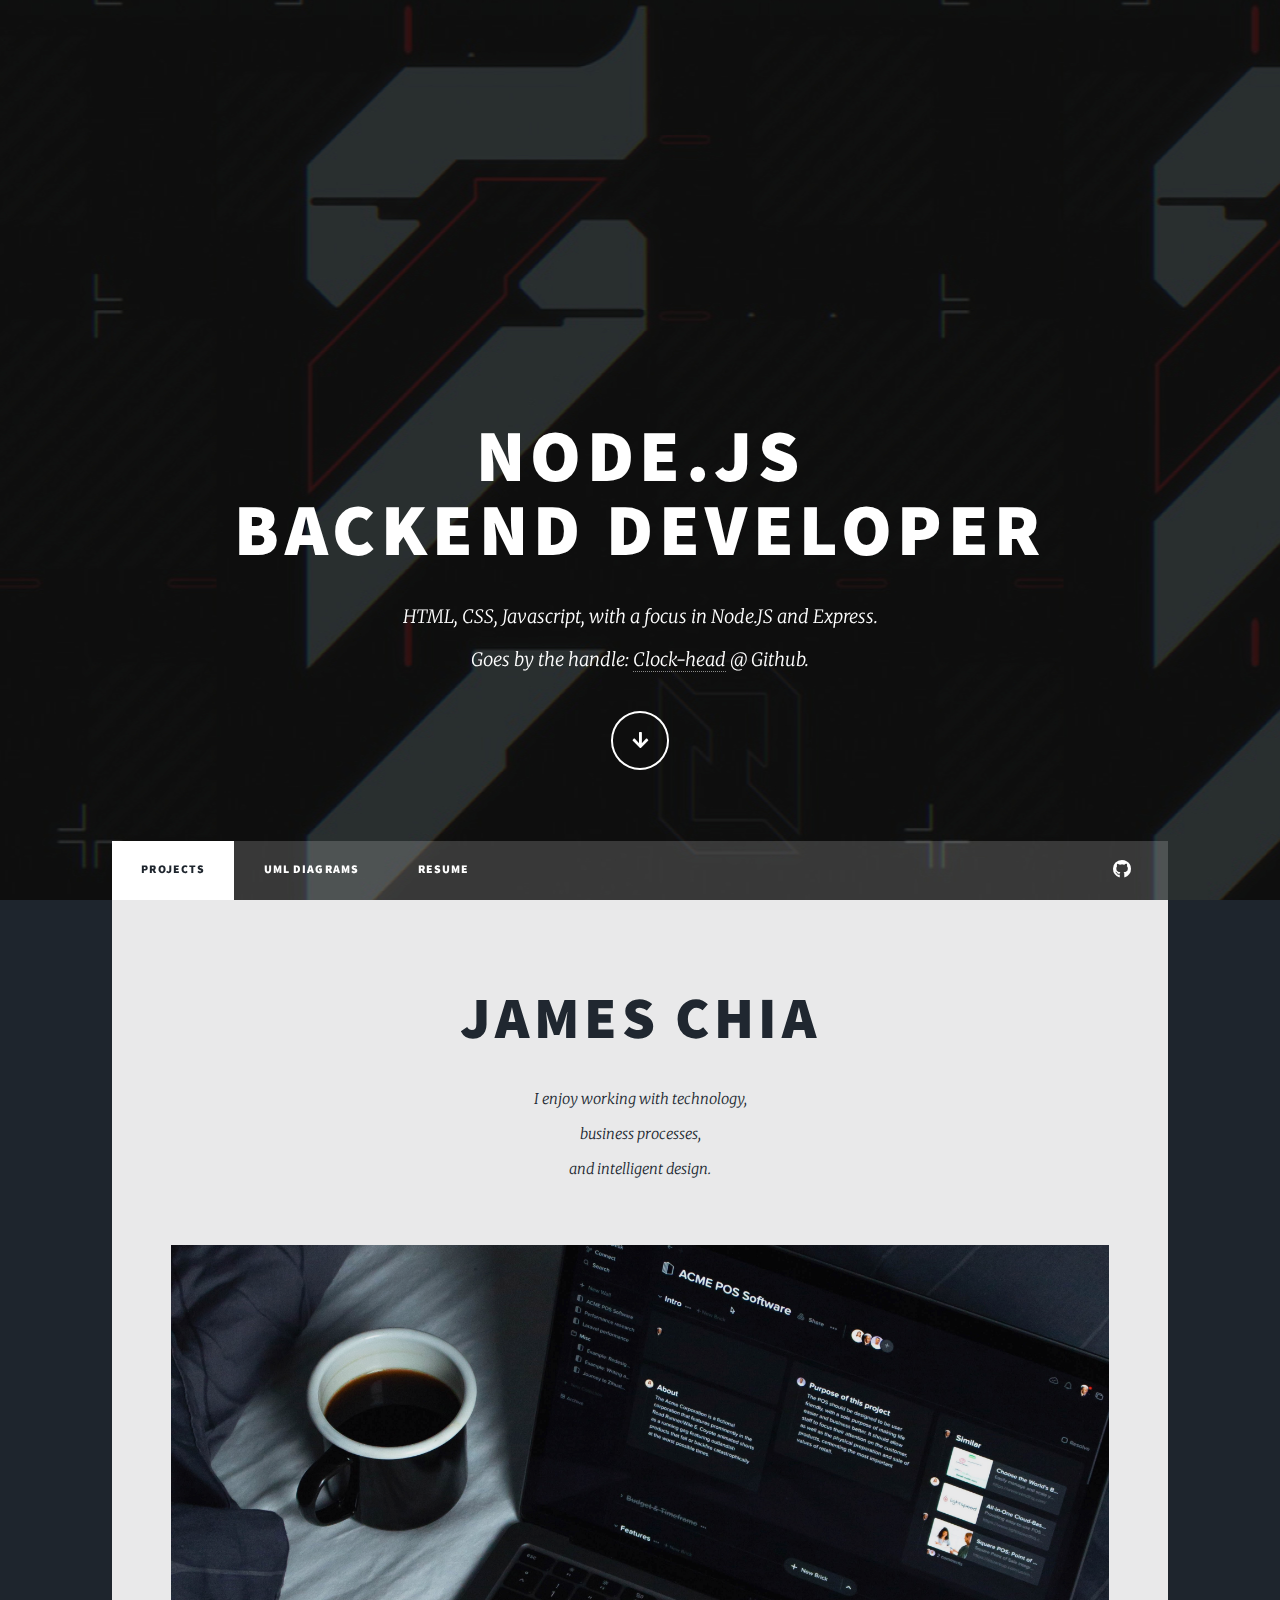
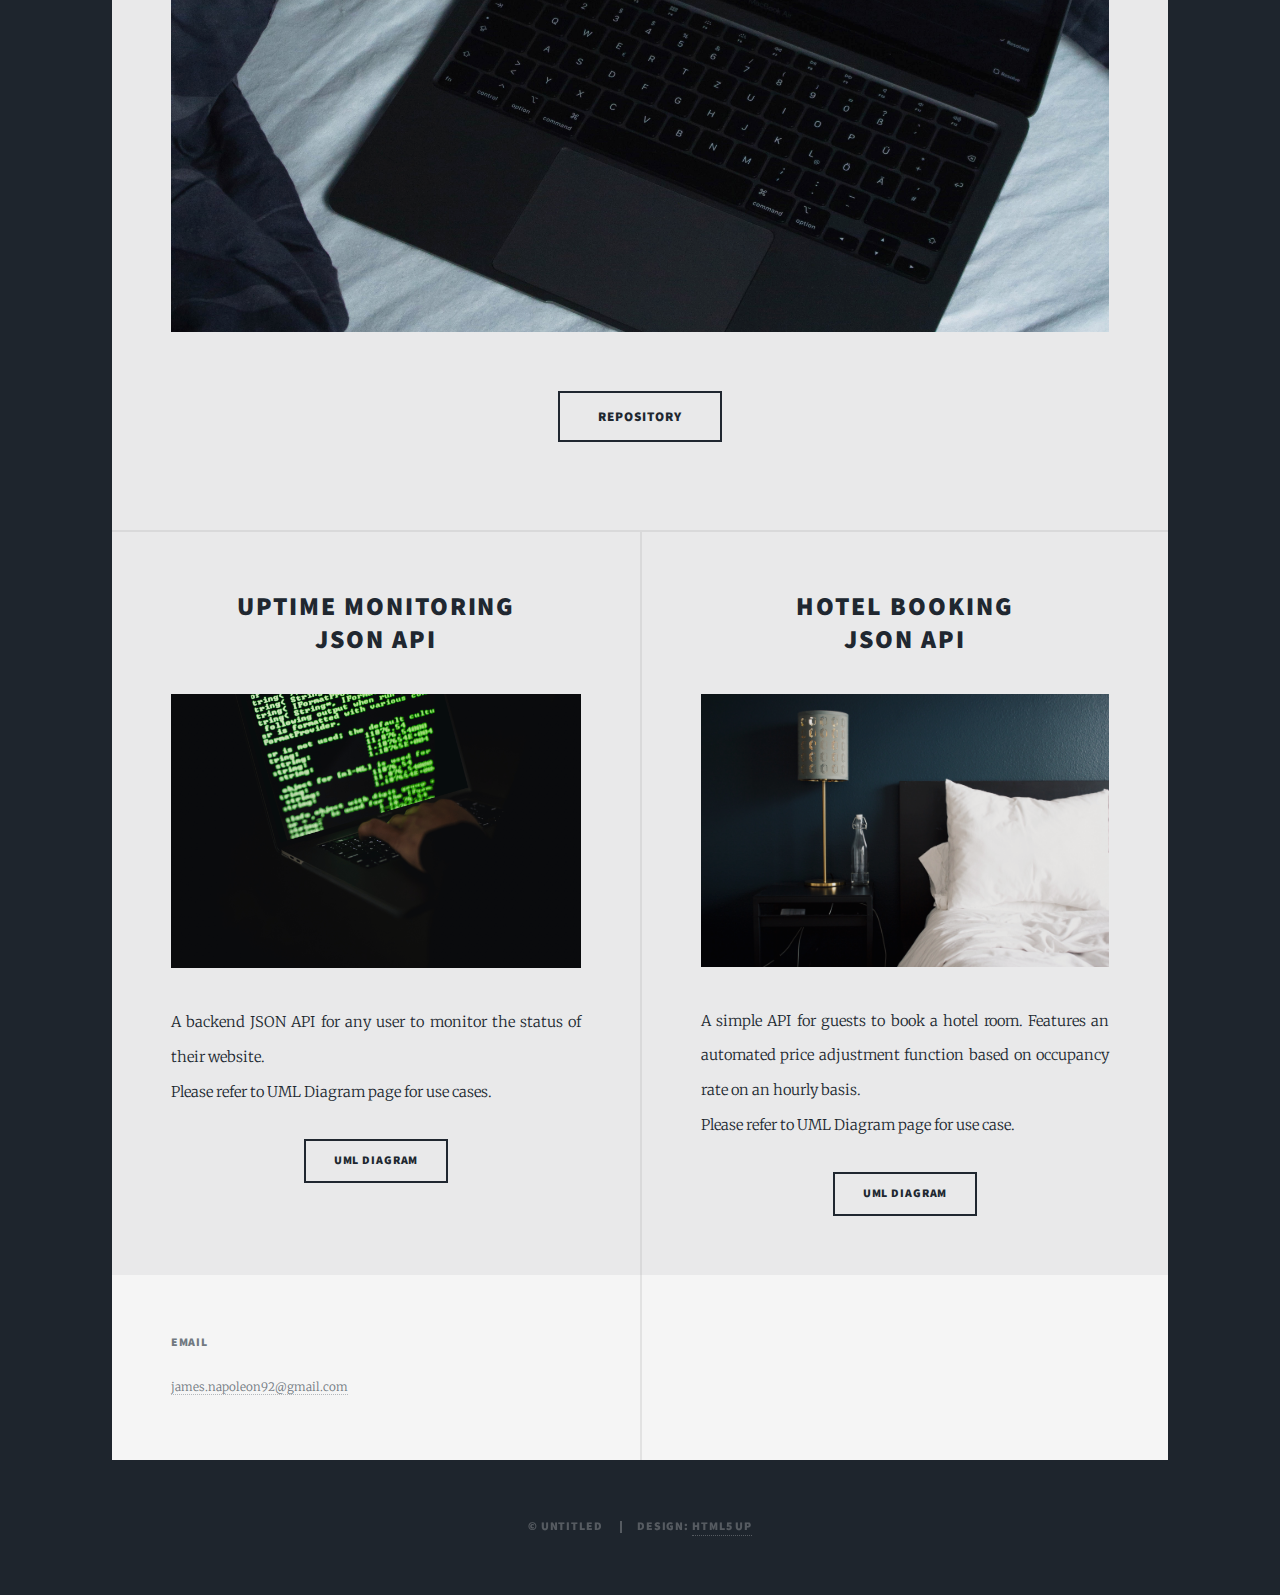
==== commit f8f406fb: "edits5" ====
--- a/index.html
+++ b/index.html
@@ -68,15 +68,16 @@
 						<!-- Posts -->
 							<section class="posts">
 								<article>
+
 									<header>
 										
 										<h2><a href="https://github.com/Clock-head/uptime-monitoring-app">Uptime Monitoring<br />
 										JSON API</a></h2>
 									</header>
 									<a href="https://github.com/Clock-head/uptime-monitoring-app" class="image fit"><img src="images/pic13.jpg" alt="" /></a>
-									<p>A backend API that sends and receives JSON data. Simple solution for any user to monitor the status of their website.
+									<p>A backend JSON API for any user to monitor the status of their website.
 										<br>
-										Refer to UML Diagram page for use case.
+										Please refer to UML Diagram page for use cases.
 									</p>
 									<ul class="actions special">
 										<li><a href="elements.html" class="button">UML Diagram</a></li>
@@ -89,8 +90,8 @@
 										JSON API</a></h2>
 									</header>
 									<a href="" class="image fit"><img src="images/pic12.jpg" alt="" /></a>
-									<p>A simple API for guests to book a hotel room. Features an automated price adjustment function based on occupancy rate on an hourly basis.
-									Refer to UML Diagram page for use case. </p>
+									<p>A simple API for guests to book a hotel room. Features an automated price adjustment function based on occupancy rate on an hourly basis. <br>
+									Please refer to UML Diagram page for use case. </p>
 									<ul class="actions special">
 										<li><a href="elements.html" class="button">UML Diagram</a></li>
 									</ul>
--- a/assets/css/main.css
+++ b/assets/css/main.css
@@ -111,7 +111,9 @@
 }
 
 article.resume {
-  margin-bottom: 150px;
+  margin-bottom: 50px;
+  margin-right: 15%;
+  margin-left: 10%;
 }
 
 body {
@@ -279,16 +281,18 @@
 }
 
 p.resume1 {
-  font-size: 25px;
-  margin-left: 200px;
+  font-size: 1.25rem;
   margin-bottom: 0px;
 }
 
 p.resume2 {
-  margin-left: 200px;
-  margin-right: 150px;
-
-  font-size: 20px;
+  font-size: 1rem;
+}
+
+header.resume {
+  margin-left: 10%;
+  margin-right: 20%;
+  max-width: 800px;
 }
 
 h1,
@@ -329,8 +333,9 @@
 }
 
 h2.resume {
-  margin-left: 200px;
+  margin-left: 10%;
   margin-bottom: 10px;
+  font-size: 2rem;
 }
 
 h3 {
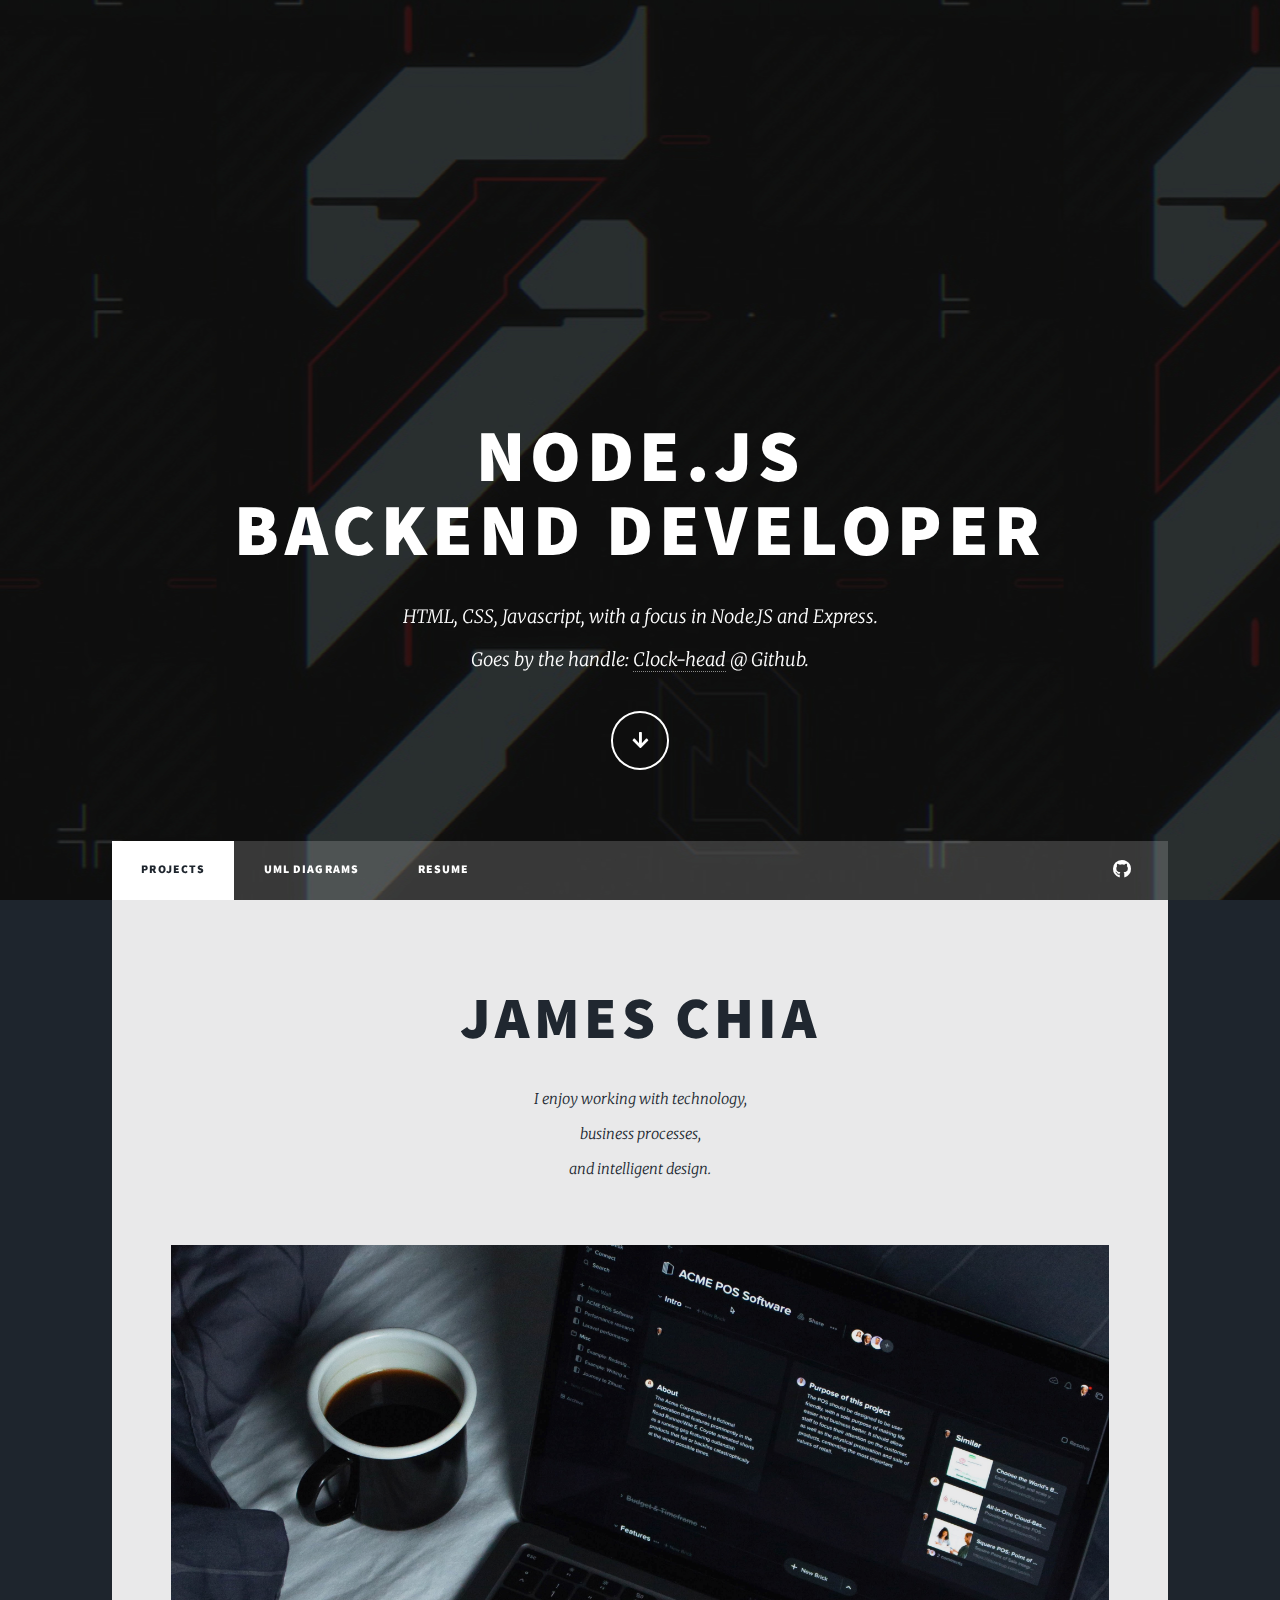
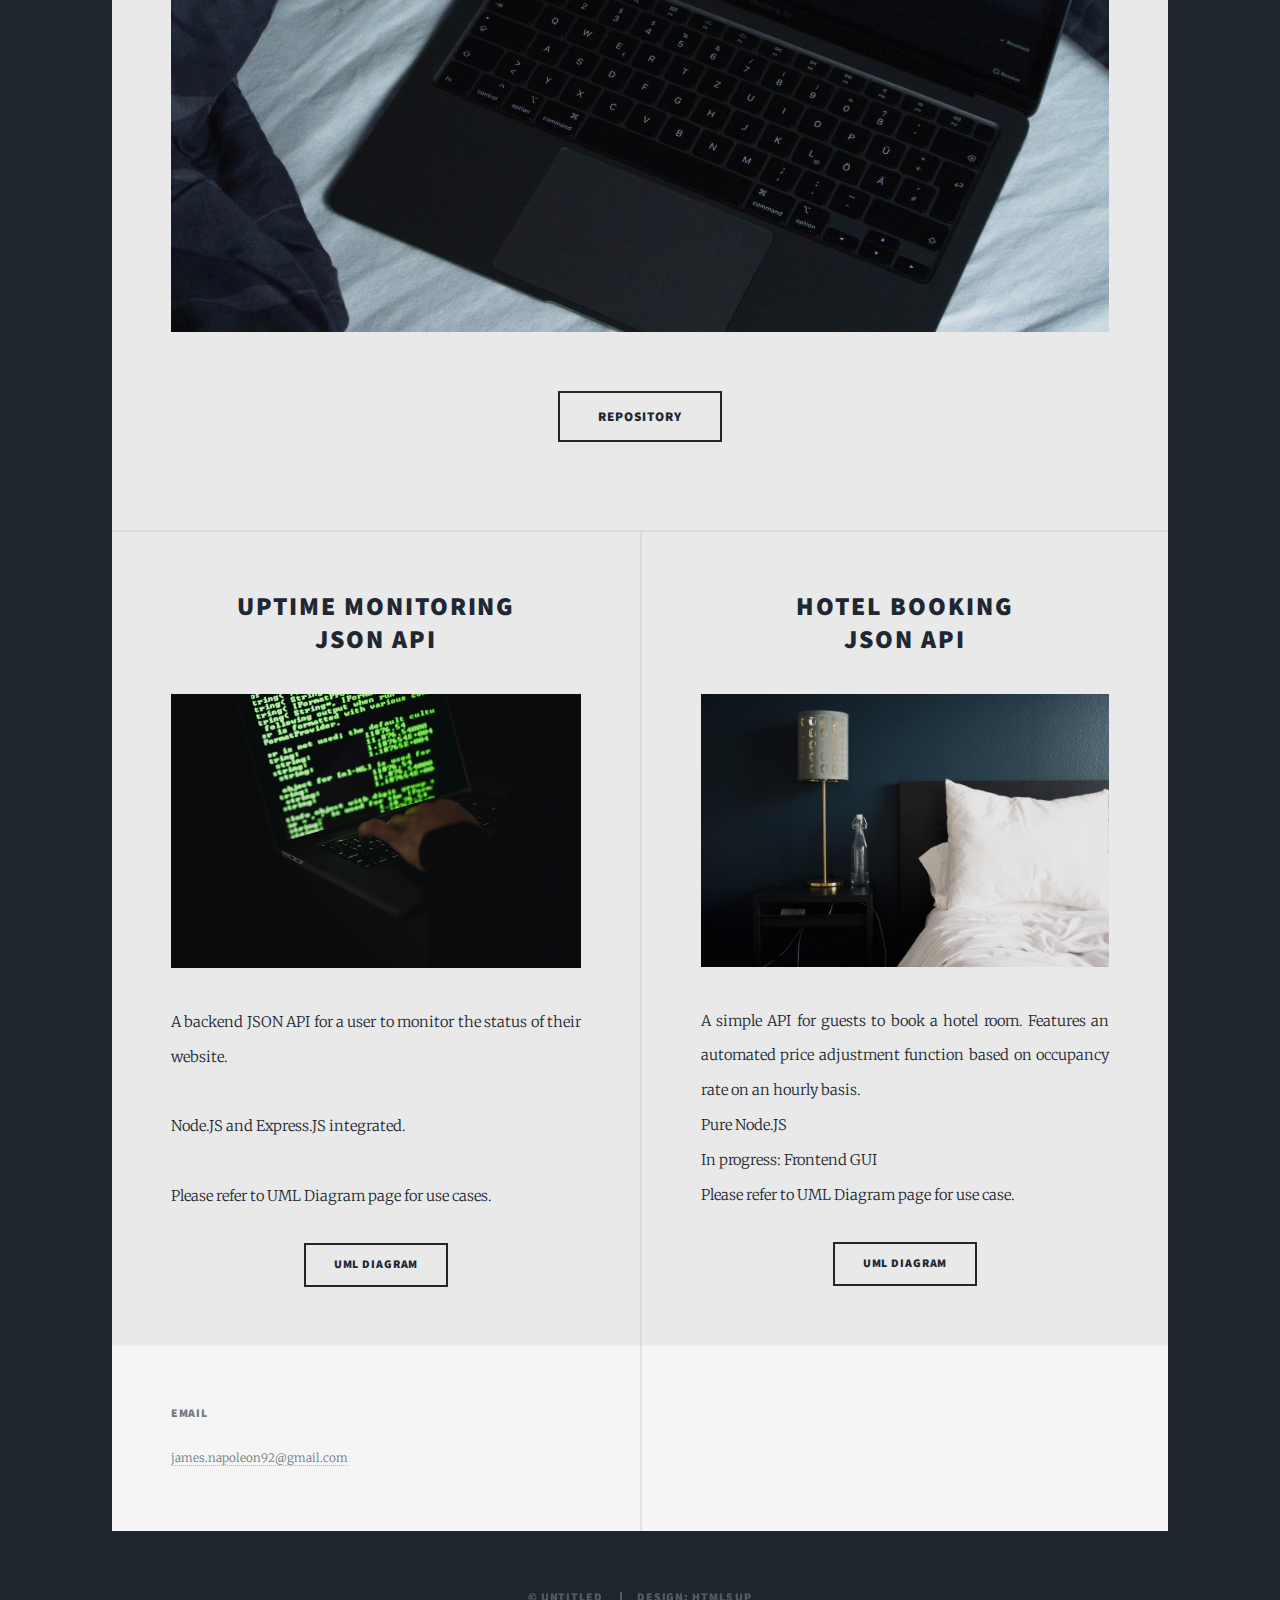
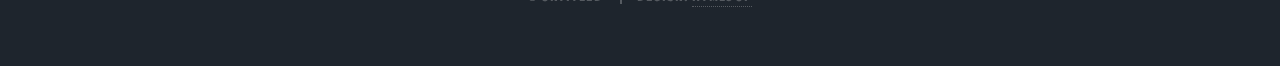
==== commit 0bec33e9: "edit 8" ====
--- a/index.html
+++ b/index.html
@@ -75,8 +75,13 @@
 										JSON API</a></h2>
 									</header>
 									<a href="https://github.com/Clock-head/uptime-monitoring-app" class="image fit"><img src="images/pic13.jpg" alt="" /></a>
-									<p>A backend JSON API for any user to monitor the status of their website.
+									<p>A backend JSON API for a user to monitor the status of their website.
 										<br>
+										<br>
+										Node.JS and Express.JS integrated.
+										<br>
+										<br>
+										
 										Please refer to UML Diagram page for use cases.
 									</p>
 									<ul class="actions special">
@@ -91,6 +96,8 @@
 									</header>
 									<a href="" class="image fit"><img src="images/pic12.jpg" alt="" /></a>
 									<p>A simple API for guests to book a hotel room. Features an automated price adjustment function based on occupancy rate on an hourly basis. <br>
+									Pure Node.JS <br>
+									In progress: Frontend GUI <br>
 									Please refer to UML Diagram page for use case. </p>
 									<ul class="actions special">
 										<li><a href="elements.html" class="button">UML Diagram</a></li>
--- a/assets/css/main.css
+++ b/assets/css/main.css
@@ -290,7 +290,7 @@
 }
 
 header.resume {
-  margin-left: 10%;
+  margin-left: 12%;
   margin-right: 20%;
   max-width: 800px;
 }
@@ -333,8 +333,8 @@
 }
 
 h2.resume {
-  margin-left: 10%;
-  margin-bottom: 10px;
+  margin-left: 12%;
+  margin-bottom: 40px;
   font-size: 2rem;
 }
 
